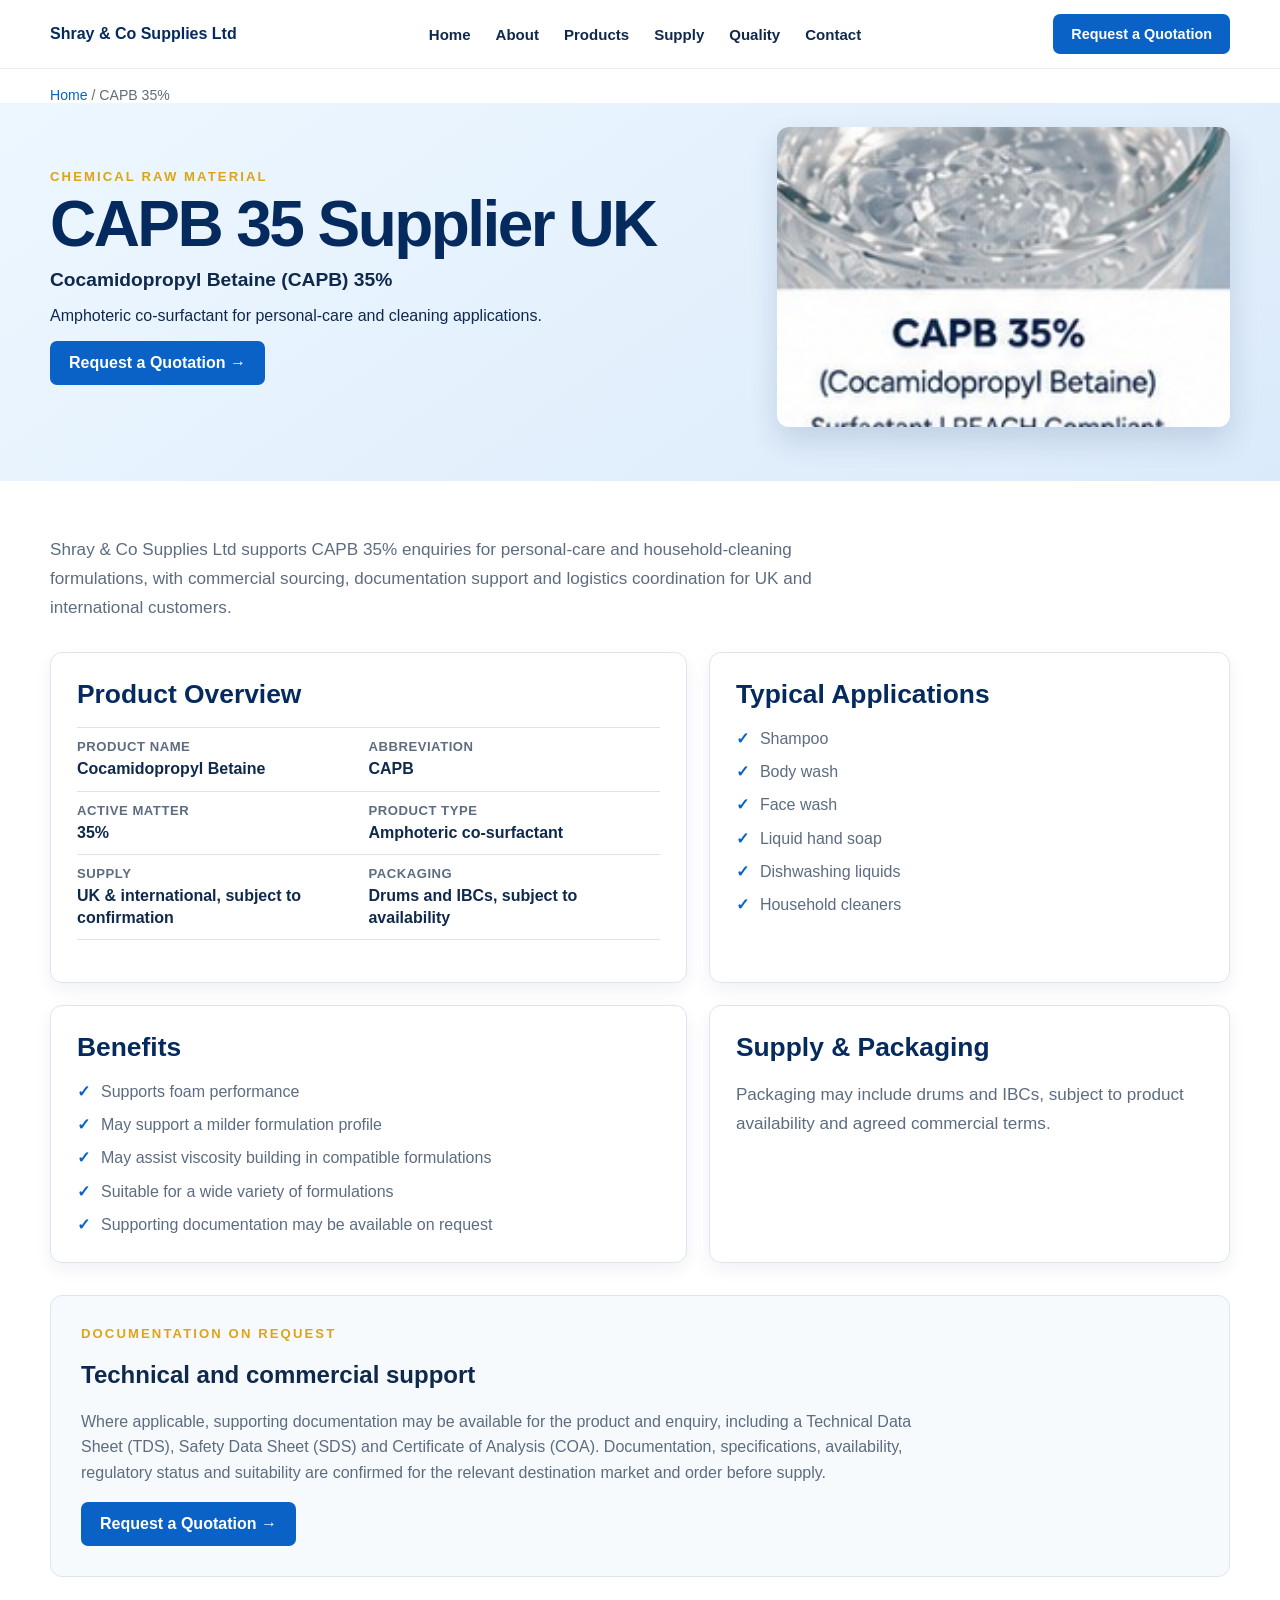
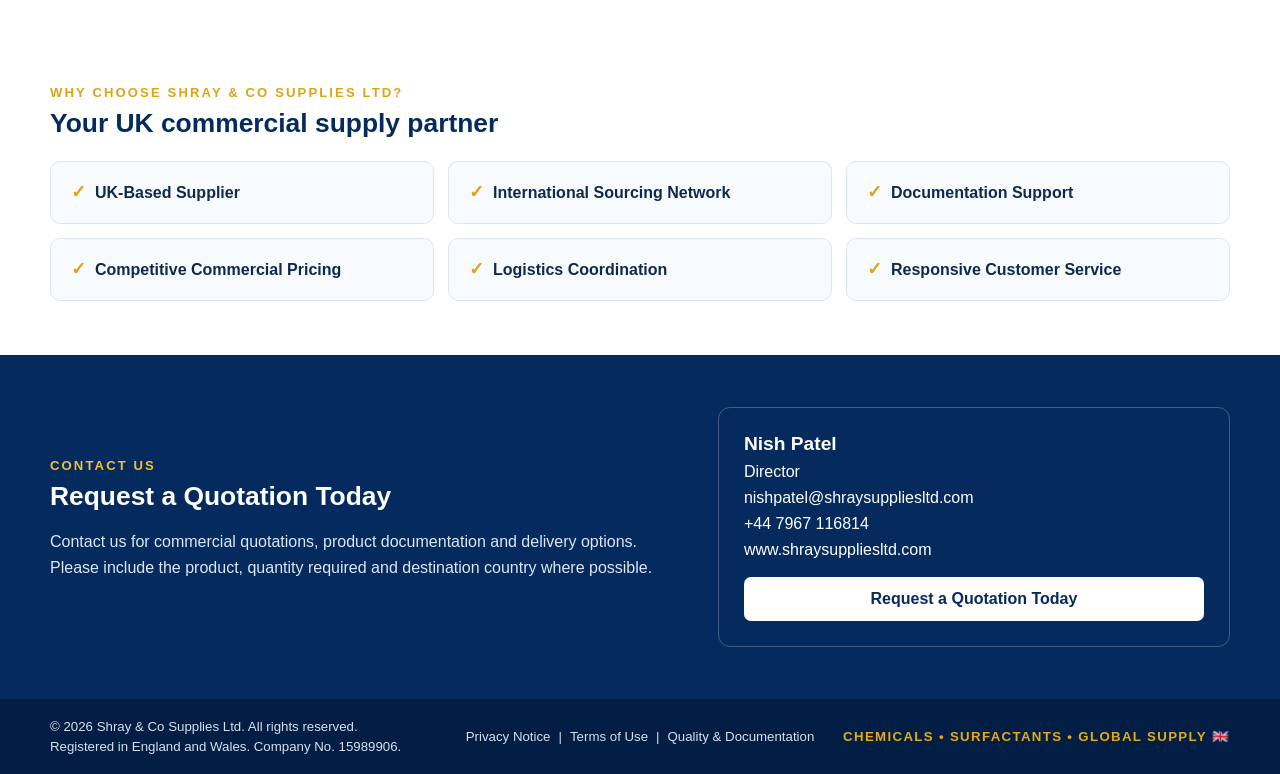
==== capb-35/index.html @ 7b546c3d "Add CAPB 35% product page" ====
<!doctype html>
<html lang="en">
<head>
<meta charset="utf-8">
<meta name="viewport" content="width=device-width,initial-scale=1">
<title>CAPB 35 Supplier UK | Cocamidopropyl Betaine | Shray & Co Supplies Ltd</title>
<meta name="description" content="UK-based commercial supply of CAPB 35 (Cocamidopropyl Betaine) for shampoos, body wash, hand soap and cleaning formulations. Request pricing and documentation.">
<link rel="canonical" href="https://shraysuppliesltd.com/capb-35/">
<meta name="robots" content="index,follow">
<link rel="stylesheet" href="../styles.css">
<script src="../script.js" defer></script>
</head>
<body>
<a class="skip-link" href="#main-content">Skip to main content</a>

<header class="site-header">
  <div class="wrap nav">
    <a class="mini-brand" href="/">Shray &amp; Co Supplies Ltd</a>
    <button class="menu-toggle" type="button" aria-expanded="false" aria-controls="primary-navigation">Menu</button>
    <nav class="nav-links" id="primary-navigation" aria-label="Main navigation">
      <a href="/">Home</a>
      <a href="/#about">About</a>
      <a href="/#products">Products</a>
      <a href="/#supply">Supply</a>
      <a href="/#quality">Quality</a>
      <a href="#contact">Contact</a>
    </nav>
    <a class="quote-top" href="mailto:nishpatel@shraysuppliesltd.com?subject=CAPB%2035%25%20quotation%20request">Request a Quotation</a>
  </div>
</header>

<main id="main-content" class="product-page">
  <div class="wrap product-breadcrumb"><a href="/">Home</a> <span aria-hidden="true">/</span> <span>CAPB 35%</span></div>

  <section class="product-hero">
    <div class="wrap product-hero-inner">
      <div class="product-hero-copy">
        <div class="section-kicker">CHEMICAL RAW MATERIAL</div>
        <h1>CAPB 35 Supplier UK</h1>
        <p>Cocamidopropyl Betaine (CAPB) 35%</p>
        <p>Amphoteric co-surfactant for personal-care and cleaning applications.</p>
        <a class="btn primary" href="mailto:nishpatel@shraysuppliesltd.com?subject=CAPB%2035%25%20quotation%20request">Request a Quotation <span aria-hidden="true">→</span></a>
      </div>
      <img class="product-hero-image" src="../assets/product-2.jpg" alt="Cocamidopropyl Betaine (CAPB) 35% product illustration" width="600" height="300">
    </div>
  </section>

  <div class="wrap product-shell">
    <p class="product-intro">Shray & Co Supplies Ltd supports CAPB 35% enquiries for personal-care and household-cleaning formulations, with commercial sourcing, documentation support and logistics coordination for UK and international customers.</p>
    <div class="product-details-grid">
      <section class="product-panel">
        <h2>Product Overview</h2>
        <dl class="product-specs"><div><dt>Product Name</dt><dd>Cocamidopropyl Betaine</dd></div><div><dt>Abbreviation</dt><dd>CAPB</dd></div><div><dt>Active Matter</dt><dd>35%</dd></div><div><dt>Product Type</dt><dd>Amphoteric co-surfactant</dd></div><div><dt>Supply</dt><dd>UK & international, subject to confirmation</dd></div><div><dt>Packaging</dt><dd>Drums and IBCs, subject to availability</dd></div></dl>
      </section>
      <section class="product-panel">
        <h2>Typical Applications</h2>
        <ul class="applications-list"><li>Shampoo</li><li>Body wash</li><li>Face wash</li><li>Liquid hand soap</li><li>Dishwashing liquids</li><li>Household cleaners</li></ul>
      </section>
      <section class="product-panel">
        <h2>Benefits</h2>
        <ul class="check-list"><li>Supports foam performance</li><li>May support a milder formulation profile</li><li>May assist viscosity building in compatible formulations</li><li>Suitable for a wide variety of formulations</li><li>Supporting documentation may be available on request</li></ul>
      </section>
      <section class="product-panel">
        <h2>Supply &amp; Packaging</h2>
        <p class="product-intro">Packaging may include drums and IBCs, subject to product availability and agreed commercial terms.</p>
        
      </section>
    </div>

    <section class="documentation-panel">
      <div class="section-kicker">DOCUMENTATION ON REQUEST</div>
      <h2>Technical and commercial support</h2>
      <p>Where applicable, supporting documentation may be available for the product and enquiry, including a Technical Data Sheet (TDS), Safety Data Sheet (SDS) and Certificate of Analysis (COA). Documentation, specifications, availability, regulatory status and suitability are confirmed for the relevant destination market and order before supply.</p>
      <a class="btn primary" href="mailto:nishpatel@shraysuppliesltd.com?subject=CAPB%2035%25%20quotation%20request">Request a Quotation <span aria-hidden="true">→</span></a>
    </section>
  </div>

  <section class="product-trust-section">
    <div class="wrap">
      <div class="section-kicker">WHY CHOOSE SHRAY &amp; CO SUPPLIES LTD?</div>
      <h2>Your UK commercial supply partner</h2>
      <div class="trust-grid">
        <div class="trust-card">UK-Based Supplier</div>
        <div class="trust-card">International Sourcing Network</div>
        <div class="trust-card">Documentation Support</div>
        <div class="trust-card">Competitive Commercial Pricing</div>
        <div class="trust-card">Logistics Coordination</div>
        <div class="trust-card">Responsive Customer Service</div>
      </div>
    </div>
  </section>

  <section class="product-contact-section" id="contact">
    <div class="wrap product-contact-grid">
      <div>
        <div class="section-kicker light">CONTACT US</div>
        <h2>Request a Quotation Today</h2>
        <p>Contact us for commercial quotations, product documentation and delivery options. Please include the product, quantity required and destination country where possible.</p>
      </div>
      <div class="product-contact-card">
        <strong>Nish Patel</strong>
        <span>Director</span>
        <a href="mailto:nishpatel@shraysuppliesltd.com">nishpatel@shraysuppliesltd.com</a>
        <a href="tel:+447967116814">+44 7967 116814</a>
        <span>www.shraysuppliesltd.com</span>
        <a class="quote-action" href="mailto:nishpatel@shraysuppliesltd.com?subject=CAPB%2035%25%20quotation%20request">Request a Quotation Today</a>
      </div>
    </div>
  </section>
</main>

<footer>
  <div class="wrap footer-grid">
    <div>
      <span>© <span id="year">2026</span> Shray &amp; Co Supplies Ltd. All rights reserved.</span>
      <span class="company-details">Registered in England and Wales. Company No. 15989906.</span>
    </div>
    <nav class="footer-links" aria-label="Website information">
      <a href="/#privacy">Privacy Notice</a>
      <span aria-hidden="true">|</span>
      <a href="/#terms">Terms of Use</a>
      <span aria-hidden="true">|</span>
      <a href="/#quality">Quality &amp; Documentation</a>
    </nav>
    <div class="footer-tag">CHEMICALS <span aria-hidden="true">•</span> SURFACTANTS <span aria-hidden="true">•</span> GLOBAL SUPPLY 🇬🇧</div>
  </div>
</footer>
</body>
</html>
---- styles.css ----
:root{
  --navy:#052a5e;
  --blue:#0a62c7;
  --blue2:#0b78df;
  --gold:#dda415;
  --ink:#0f294d;
  --muted:#5d6c80;
  --line:#dce5ef;
  --pale:#f5f9fd;
  --white:#fff;
}
*{box-sizing:border-box}
html{scroll-behavior:smooth;scroll-padding-top:88px}
body{margin:0;font-family:Arial,Helvetica,sans-serif;color:var(--ink);background:#fff}
.wrap{width:min(1180px,calc(100% - 40px));margin:auto}
section[id],article[id]{scroll-margin-top:88px}

.skip-link{position:fixed;left:12px;top:-60px;z-index:100;background:#fff;color:var(--navy);padding:12px 16px;border:2px solid var(--blue);border-radius:6px;font-weight:700}
.skip-link:focus{top:12px}
a:focus-visible,button:focus-visible{outline:3px solid #f3bf32;outline-offset:3px}

.site-header{position:sticky;top:0;z-index:30;background:rgba(255,255,255,.97);border-bottom:1px solid #e6edf5}
.nav{min-height:68px;display:grid;grid-template-columns:auto 1fr auto;align-items:center;gap:28px}
.mini-brand{font-weight:800;color:var(--navy);text-decoration:none;white-space:nowrap}
.nav-links{display:flex;justify-content:center;gap:25px}
.nav-links a{color:var(--ink);text-decoration:none;font-weight:700;font-size:.94rem}
.nav-links a:hover{color:var(--blue)}
.quote-top{background:var(--blue);color:#fff;text-decoration:none;padding:12px 18px;border-radius:7px;font-weight:700;font-size:.9rem}
.menu-toggle{display:none;border:1px solid var(--blue);background:#fff;color:var(--navy);border-radius:6px;padding:9px 12px;font:inherit;font-weight:800;cursor:pointer}

.hero{display:grid;grid-template-columns:42% 58%;min-height:430px;background:linear-gradient(180deg,#eff8ff,#dfeffc);overflow:hidden}
.hero-left{padding:50px 34px 45px max(34px,calc((100vw - 1180px)/2));display:flex;flex-direction:column;justify-content:center;background:rgba(255,255,255,.78)}
.brand-lockup{display:flex;align-items:center;gap:16px}
.brand-mark{width:150px;height:auto;max-height:185px;object-fit:contain}
.brand-name{font-size:clamp(2.5rem,4vw,4.2rem);line-height:.98;font-weight:800;color:var(--navy);letter-spacing:-.04em}
.gold-line{height:3px;background:var(--gold);width:min(430px,90%);margin:18px 0}
.brand-tag{font-size:.86rem;font-weight:800;letter-spacing:.16em;color:var(--navy)}
.brand-tag span{color:var(--gold);padding:0 .5em}

.hero-right{position:relative;display:flex;align-items:center;overflow:hidden}
.hero-bg{position:absolute;inset:0;background:linear-gradient(90deg,rgba(235,247,255,.96) 0%,rgba(235,247,255,.82) 37%,rgba(235,247,255,.2) 72%,rgba(235,247,255,.03) 100%),url('assets/hero-ship.jpg') center right/cover no-repeat}
.hero-copy{position:relative;z-index:2;padding:42px 35px 38px 32px;max-width:610px}
.eyebrow,.section-kicker{font-size:.82rem;font-weight:800;letter-spacing:.16em;color:var(--gold);margin-bottom:8px}
.hero h1{font-size:clamp(3rem,5vw,5rem);line-height:.95;margin:0 0 16px;color:var(--navy);letter-spacing:-.04em}
.hero p{font-size:1rem;line-height:1.5;max-width:580px;margin:0 0 20px}
.hero-actions{display:flex;gap:12px;flex-wrap:wrap}
.btn{display:inline-block;padding:13px 19px;border-radius:7px;text-decoration:none;font-weight:800}
.primary{background:var(--blue);color:#fff}
.secondary{background:#fff;color:var(--navy);border:1px solid var(--blue)}

.benefits{margin-top:14px;margin-bottom:20px;display:grid;grid-template-columns:repeat(4,1fr);background:#f6f9fc;border:1px solid #e5edf5;border-radius:12px;overflow:hidden;box-shadow:0 8px 22px rgba(5,42,94,.06)}
.benefit{display:flex;gap:14px;align-items:center;padding:19px 22px;border-right:1px solid #dfe8f2}
.benefit:last-child{border-right:0}
.round{width:46px;height:46px;border-radius:50%;display:grid;place-items:center;background:linear-gradient(180deg,#0875dc,#064ca5);color:#fff;font-size:1.35rem;flex:0 0 auto}
.benefit strong,.benefit span{display:block}
.benefit strong{color:var(--navy);margin-bottom:4px}
.benefit span{color:var(--muted);font-size:.86rem}

.products-section{padding:24px 0 42px;text-align:center}
.products-section h2,.about-section h2,.quality-section h2,.contact-section h2,.sourcing-cta h2,.faq-section h2{color:var(--navy);font-size:clamp(2rem,3vw,3rem);line-height:1.08;margin:0}
.section-sub{margin:8px 0 24px;color:var(--muted)}
.product-grid{display:grid;grid-template-columns:repeat(4,1fr);gap:16px;align-items:start}
.product-card{background:#fff;border:1px solid #dce6f0;border-radius:10px;overflow:hidden;box-shadow:0 7px 18px rgba(5,42,94,.07);text-align:left}
.product-card:hover,.product-card[open]{border-color:var(--blue);box-shadow:0 10px 24px rgba(5,42,94,.12)}
.product-summary{display:block;cursor:pointer;list-style:none}
.product-summary::-webkit-details-marker{display:none}
.product-summary::marker{content:""}
.product-summary:focus-visible{outline:3px solid #f3bf32;outline-offset:-3px}
.product-card img{width:100%;height:118px;object-fit:cover;display:block}
.product-copy{padding:12px 12px 15px}
.product-copy h3{font-size:1.3rem;color:var(--navy);margin:0 0 4px}
.product-copy p{margin:0 0 5px;font-weight:700;font-size:.86rem}
.product-copy .product-type{display:block;font-size:.76rem;color:var(--muted);margin-bottom:10px}
.expand-prompt{display:flex!important;align-items:center;justify-content:space-between;gap:8px;color:var(--blue)!important;font-size:.8rem!important;font-weight:800;margin:0!important}
.expand-prompt span{font-size:1.25rem!important;line-height:.7;transition:transform .18s ease}
.product-card[open] .expand-prompt span{transform:rotate(180deg)}
.product-info{padding:13px 14px 16px;border-top:1px solid #dce6f0;background:#f7fafc}
.product-info p{margin:0 0 10px;color:var(--muted);font-size:.86rem;line-height:1.5}
.product-info strong{color:var(--ink)}
.product-enquiry{display:block;background:var(--blue);color:#fff;text-align:center;text-decoration:none;border-radius:6px;padding:10px 12px;font-size:.82rem;font-weight:800;margin:12px 0 9px}
.product-enquiry:hover{background:#084f9e}
.product-page-link{display:block;color:var(--blue);font-size:.82rem;font-weight:800;text-decoration:none;text-align:center;margin:0 0 10px}
.product-page-link:hover{text-decoration:underline}
.product-info small{display:block;color:var(--muted);font-size:.72rem;line-height:1.4}

.about-section,.quality-section{padding:62px 0}
.about-section{background:#f7fafc}
.quality-section{background:#fff}
.two-col{display:grid;grid-template-columns:1fr 1fr;gap:60px;align-items:start}
.two-col p{font-size:1.05rem;line-height:1.7;color:var(--muted);margin-top:0}

.sourcing-cta{margin:0;background:linear-gradient(90deg,rgba(3,41,94,.96),rgba(2,80,161,.9)),url('assets/sourcing-banner.jpg') center/cover no-repeat;color:#fff}
.sourcing-inner{min-height:130px;display:flex;align-items:center;justify-content:space-between;gap:25px}
.sourcing-cta h2{color:#fff;font-size:2rem}
.sourcing-cta p{margin:8px 0 0;color:#e5effa}
.contact-btn{border:1px solid rgba(255,255,255,.85);padding:13px 35px;border-radius:7px;color:#fff;text-decoration:none;font-weight:800;background:rgba(255,255,255,.05)}

.faq-section{background:#f7fafc;padding:62px 0}
.faq-section h2{margin-bottom:24px}
.faq-list{display:grid;grid-template-columns:1fr 1fr;gap:12px 16px}
.faq-list details{background:#fff;border:1px solid #dce6f0;border-radius:8px;padding:0 17px;box-shadow:0 4px 13px rgba(5,42,94,.04)}
.faq-list summary{cursor:pointer;color:var(--navy);font-weight:800;line-height:1.35;padding:16px 25px 16px 0;position:relative}
.faq-list summary::marker{color:var(--gold)}
.faq-list p{color:var(--muted);font-size:.94rem;line-height:1.55;margin:0 0 16px}
.faq-list a{color:var(--blue)}

.contact-section{background:var(--navy);color:#fff;padding:58px 0}
.contact-section h2{color:#fff}
.contact-section p{color:#dbe7f5}
.light{color:#f3bf32}
.contact-grid{display:grid;grid-template-columns:1fr .8fr;gap:50px;align-items:center}
.contact-card{border:1px solid rgba(255,255,255,.24);border-radius:10px;padding:24px;display:flex;flex-direction:column;gap:7px}
.contact-card a{color:#fff;text-decoration:none}
.contact-card strong{font-size:1.2rem}

.product-breadcrumb{padding:18px 0 0;font-size:.88rem;color:var(--muted)}
.product-breadcrumb a{color:var(--blue);text-decoration:none}
.product-hero{padding:24px 0 54px;background:linear-gradient(145deg,#edf7ff,#dbeafa)}
.product-hero-inner{display:grid;grid-template-columns:minmax(0,1.2fr) minmax(260px,.8fr);gap:48px;align-items:center}
.product-hero h1{font-size:clamp(2.5rem,5vw,4.3rem);line-height:1.02;letter-spacing:-.04em;color:var(--navy);margin:0 0 12px}
.product-hero h1 + p{font-size:1.2rem;font-weight:800;margin:0 0 14px;color:var(--ink)}
.product-hero-copy > p:last-child{color:var(--muted);line-height:1.65;max-width:680px}
.product-hero-image{width:100%;border-radius:12px;min-height:245px;object-fit:cover;box-shadow:0 14px 30px rgba(5,42,94,.14)}
.product-shell{padding:54px 0 0}
.product-intro{font-size:1.07rem;line-height:1.7;color:var(--muted);max-width:840px;margin:0 0 30px}
.product-details-grid{display:grid;grid-template-columns:1.1fr .9fr;gap:22px;margin-bottom:32px}
.product-panel{background:#fff;border:1px solid #dce6f0;border-radius:12px;padding:26px;box-shadow:0 7px 18px rgba(5,42,94,.06)}
.product-panel h2,.product-trust-section h2,.product-contact-section h2{color:var(--navy);font-size:1.65rem;line-height:1.2;margin:0 0 16px}
.product-specs{display:grid;grid-template-columns:1fr 1fr;gap:0;border-top:1px solid var(--line)}
.product-specs div{padding:11px 0;border-bottom:1px solid var(--line)}
.product-specs div:nth-child(odd){padding-right:16px}
.product-specs dt{color:var(--muted);font-size:.82rem;font-weight:800;text-transform:uppercase;letter-spacing:.04em}
.product-specs dd{margin:4px 0 0;color:var(--ink);font-weight:700;line-height:1.35}
.applications-list,.check-list{list-style:none;margin:0;padding:0;display:grid;gap:10px}
.applications-list li,.check-list li{color:var(--muted);line-height:1.45;padding-left:24px;position:relative}
.applications-list li::before,.check-list li::before{content:"✓";position:absolute;left:0;color:var(--blue);font-weight:900}
.documentation-panel{margin:0 0 54px;background:#f7fafc;border:1px solid #dce6f0;border-radius:12px;padding:30px}
.documentation-panel p{color:var(--muted);line-height:1.6;max-width:850px}
.product-note{font-size:.9rem!important;border-left:3px solid var(--gold);padding-left:14px}
.product-trust-section{background:#fff;padding:54px 0}
.trust-grid{display:grid;grid-template-columns:repeat(3,1fr);gap:14px;margin-top:22px}
.trust-card{border:1px solid #dce6f0;border-radius:10px;padding:20px;background:#f8fbfe;color:var(--ink);font-weight:800}
.trust-card::before{content:"✓";color:var(--gold);font-size:1.1rem;margin-right:9px}
.product-contact-section{background:var(--navy);color:#fff;padding:52px 0}
.product-contact-section h2{color:#fff}
.product-contact-section p{color:#dbe7f5;line-height:1.6}
.product-contact-grid{display:grid;grid-template-columns:1.1fr .9fr;gap:42px;align-items:center}
.product-contact-card{border:1px solid rgba(255,255,255,.24);border-radius:12px;padding:25px;display:flex;flex-direction:column;gap:8px}
.product-contact-card a{color:#fff;text-decoration:none}
.product-contact-card strong{font-size:1.2rem}
.quote-action{display:inline-block;background:#fff;color:var(--navy)!important;text-decoration:none!important;border-radius:7px;padding:13px 18px;margin-top:10px;font-weight:900;text-align:center}

.legal-section{background:#f7fafc;padding:46px 0}
.legal-grid{display:grid;grid-template-columns:1fr 1fr;gap:42px}
.legal-grid article{min-width:0}
.legal-grid h2{font-size:1.3rem;color:var(--navy);margin:0 0 10px}
.legal-grid p{font-size:.9rem;line-height:1.65;color:var(--muted);margin:0}
.legal-grid a{color:var(--blue)}

footer{background:#031e45;color:#d5e0ec;padding:20px 0;font-size:.83rem}
.footer-grid{display:grid;grid-template-columns:1fr auto 1fr;gap:20px;align-items:center}
.footer-description{grid-column:1/-1;border-bottom:1px solid rgba(255,255,255,.18);padding:0 0 16px}
.footer-description p{max-width:960px;line-height:1.55;margin:0 0 7px;color:#d5e0ec}
.footer-description p:last-child{margin-bottom:0}
.company-details{display:block;margin-top:5px}
.footer-links{display:flex;gap:8px;justify-content:center;align-items:center}
.footer-links a{color:#d5e0ec;text-decoration:none}
.footer-links a:hover{text-decoration:underline}
.footer-tag{text-align:right;color:#e3ab18;font-weight:800;letter-spacing:.1em}

@media(max-width:950px){
  .nav{grid-template-columns:1fr auto}
  .mini-brand{display:none}
  .nav-links{justify-content:flex-start;overflow-x:auto}
  .hero{grid-template-columns:1fr}
  .hero-left{padding:42px 28px}
  .hero-right{min-height:420px}
  .benefits{grid-template-columns:1fr 1fr}
  .benefit:nth-child(2){border-right:0}
  .product-grid{grid-template-columns:1fr 1fr}
  .faq-list,.product-hero-inner,.product-details-grid,.product-contact-grid{grid-template-columns:1fr}
  .trust-grid{grid-template-columns:1fr 1fr}
  .footer-grid{grid-template-columns:1fr}
  .footer-links{justify-content:flex-start;flex-wrap:wrap}
  .footer-tag{text-align:left}
}
@media(max-width:620px){
  .wrap{width:min(100% - 26px,1180px)}
  .nav{display:grid;grid-template-columns:1fr auto;gap:10px;padding:10px 0}
  .mini-brand{display:block;font-size:.9rem}
  .menu-toggle{display:block}
  .quote-top{grid-column:1/-1;text-align:center;padding:10px 12px;font-size:.82rem}
  .nav-links{display:none;grid-column:1/-1;flex-direction:column;gap:0;overflow:visible;border-top:1px solid #e6edf5}
  .nav-links.open{display:flex}
  .nav-links a{padding:12px 2px;border-bottom:1px solid #e6edf5}
  .brand-lockup{align-items:center}
  .brand-mark{width:105px}
  .brand-name{font-size:2.45rem}
  .hero-left{padding:35px 20px}
  .hero-copy{padding:32px 20px}
  .hero h1{font-size:3rem}
  .benefits,.product-grid,.two-col,.contact-grid,.legal-grid,.trust-grid,.product-specs{grid-template-columns:1fr}
  .benefit{border-right:0;border-bottom:1px solid #dfe8f2}
  .benefit:last-child{border-bottom:0}
  .sourcing-inner{padding:28px 0;align-items:flex-start;flex-direction:column}
  .product-specs div:nth-child(odd){padding-right:0}
  .product-hero{padding-bottom:36px}
  .product-shell{padding-top:36px}
}
@media(prefers-reduced-motion:reduce){
  html{scroll-behavior:auto}
}
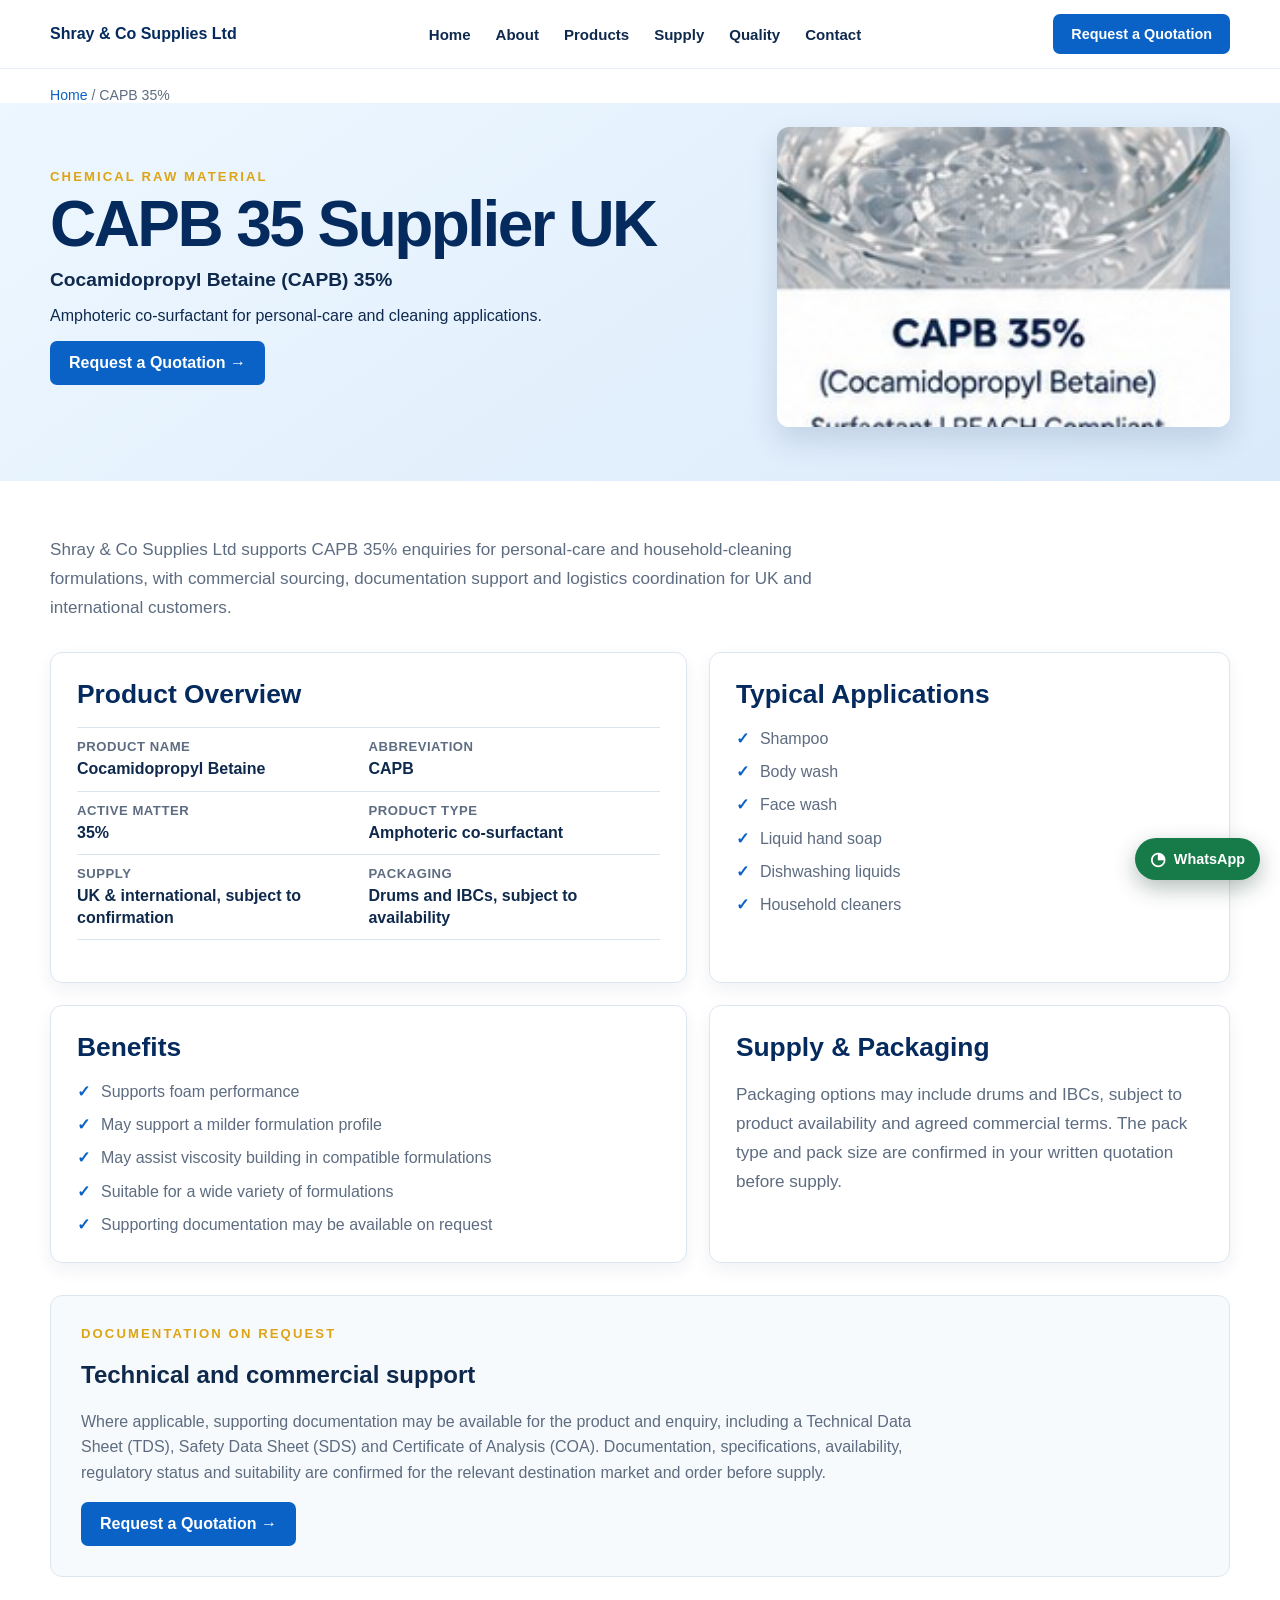
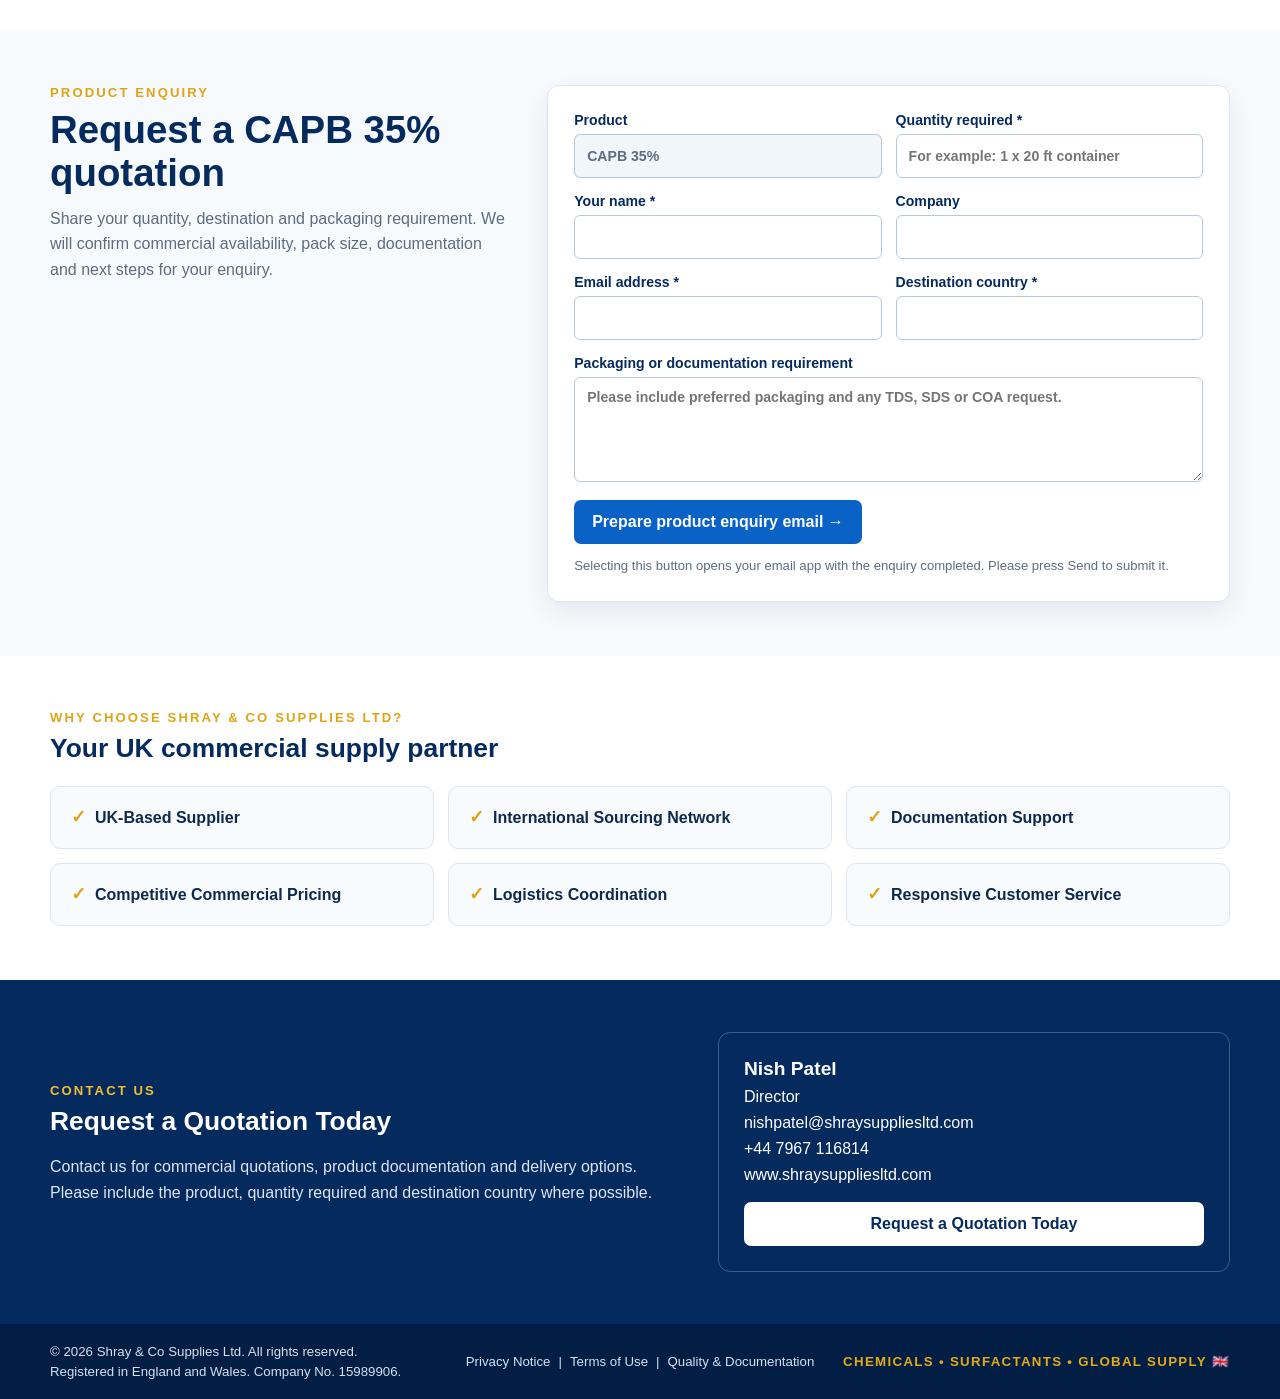
==== commit 419616e1: "Improve buyer trust, enquiries and product information" ====
--- a/capb-35/index.html
+++ b/capb-35/index.html
@@ -7,6 +7,24 @@
 <meta name="description" content="UK-based commercial supply of CAPB 35 (Cocamidopropyl Betaine) for shampoos, body wash, hand soap and cleaning formulations. Request pricing and documentation.">
 <link rel="canonical" href="https://shraysuppliesltd.com/capb-35/">
 <meta name="robots" content="index,follow">
+<meta property="og:title" content="CAPB 35 Supplier UK | Cocamidopropyl Betaine | Shray & Co Supplies Ltd">
+<meta property="og:description" content="UK-based commercial supply of CAPB 35 (Cocamidopropyl Betaine) for shampoos, body wash, hand soap and cleaning formulations.">
+<meta property="og:type" content="website">
+<meta property="og:url" content="https://shraysuppliesltd.com/capb-35/">
+<script type="application/ld+json">
+{
+  "@context": "https://schema.org",
+  "@type": "Product",
+  "name": "CAPB 35%",
+  "description": "UK-based commercial supply of CAPB 35 (Cocamidopropyl Betaine) for shampoos, body wash, hand soap and cleaning formulations.",
+  "category": "Amphoteric co-surfactant",
+  "url": "https://shraysuppliesltd.com/capb-35/",
+  "brand": {
+    "@type": "Organization",
+    "name": "Shray & Co Supplies Ltd"
+  }
+}
+</script>
 <link rel="stylesheet" href="../styles.css">
 <script src="../script.js" defer></script>
 </head>
@@ -25,7 +43,7 @@
       <a href="/#quality">Quality</a>
       <a href="#contact">Contact</a>
     </nav>
-    <a class="quote-top" href="mailto:nishpatel@shraysuppliesltd.com?subject=CAPB%2035%25%20quotation%20request">Request a Quotation</a>
+    <a class="quote-top" href="#enquiry">Request a Quotation</a>
   </div>
 </header>
 
@@ -39,7 +57,7 @@
         <h1>CAPB 35 Supplier UK</h1>
         <p>Cocamidopropyl Betaine (CAPB) 35%</p>
         <p>Amphoteric co-surfactant for personal-care and cleaning applications.</p>
-        <a class="btn primary" href="mailto:nishpatel@shraysuppliesltd.com?subject=CAPB%2035%25%20quotation%20request">Request a Quotation <span aria-hidden="true">→</span></a>
+        <a class="btn primary" href="#enquiry">Request a Quotation <span aria-hidden="true">→</span></a>
       </div>
       <img class="product-hero-image" src="../assets/product-2.jpg" alt="Cocamidopropyl Betaine (CAPB) 35% product illustration" width="600" height="300">
     </div>
@@ -62,7 +80,7 @@
       </section>
       <section class="product-panel">
         <h2>Supply &amp; Packaging</h2>
-        <p class="product-intro">Packaging may include drums and IBCs, subject to product availability and agreed commercial terms.</p>
+        <p class="product-intro">Packaging options may include drums and IBCs, subject to product availability and agreed commercial terms. The pack type and pack size are confirmed in your written quotation before supply.</p>
         
       </section>
     </div>
@@ -71,9 +89,36 @@
       <div class="section-kicker">DOCUMENTATION ON REQUEST</div>
       <h2>Technical and commercial support</h2>
       <p>Where applicable, supporting documentation may be available for the product and enquiry, including a Technical Data Sheet (TDS), Safety Data Sheet (SDS) and Certificate of Analysis (COA). Documentation, specifications, availability, regulatory status and suitability are confirmed for the relevant destination market and order before supply.</p>
-      <a class="btn primary" href="mailto:nishpatel@shraysuppliesltd.com?subject=CAPB%2035%25%20quotation%20request">Request a Quotation <span aria-hidden="true">→</span></a>
+      <a class="btn primary" href="#enquiry">Request a Quotation <span aria-hidden="true">→</span></a>
     </section>
   </div>
+
+  <section class="product-enquiry-section" id="enquiry" aria-labelledby="product-enquiry-heading">
+    <div class="wrap product-enquiry-grid">
+      <div>
+        <div class="section-kicker">PRODUCT ENQUIRY</div>
+        <h2 id="product-enquiry-heading">Request a CAPB 35% quotation</h2>
+        <p>Share your quantity, destination and packaging requirement. We will confirm commercial availability, pack size, documentation and next steps for your enquiry.</p>
+      </div>
+      <form class="enquiry-form product-form" data-mailto-form data-form-subject="CAPB 35% quotation request">
+        <div class="form-row">
+          <label><span>Product</span><input name="product" value="CAPB 35%" readonly></label>
+          <label><span>Quantity required *</span><input name="quantity" placeholder="For example: 1 x 20 ft container" required></label>
+        </div>
+        <div class="form-row">
+          <label><span>Your name *</span><input name="name" autocomplete="name" required></label>
+          <label><span>Company</span><input name="company" autocomplete="organization"></label>
+        </div>
+        <div class="form-row">
+          <label><span>Email address *</span><input name="email" type="email" autocomplete="email" required></label>
+          <label><span>Destination country *</span><input name="destination" required></label>
+        </div>
+        <label><span>Packaging or documentation requirement</span><textarea name="message" rows="3" placeholder="Please include preferred packaging and any TDS, SDS or COA request."></textarea></label>
+        <button class="form-submit" type="submit">Prepare product enquiry email <span aria-hidden="true">→</span></button>
+        <p class="form-note">Selecting this button opens your email app with the enquiry completed. Please press Send to submit it.</p>
+      </form>
+    </div>
+  </section>
 
   <section class="product-trust-section">
     <div class="wrap">
@@ -103,7 +148,7 @@
         <a href="mailto:nishpatel@shraysuppliesltd.com">nishpatel@shraysuppliesltd.com</a>
         <a href="tel:+447967116814">+44 7967 116814</a>
         <span>www.shraysuppliesltd.com</span>
-        <a class="quote-action" href="mailto:nishpatel@shraysuppliesltd.com?subject=CAPB%2035%25%20quotation%20request">Request a Quotation Today</a>
+        <a class="quote-action" href="#enquiry">Request a Quotation Today</a>
       </div>
     </div>
   </section>
@@ -125,5 +170,6 @@
     <div class="footer-tag">CHEMICALS <span aria-hidden="true">•</span> SURFACTANTS <span aria-hidden="true">•</span> GLOBAL SUPPLY 🇬🇧</div>
   </div>
 </footer>
+<a class="whatsapp-float" href="https://wa.me/447967116814?text=Hello%20Shray%20%26%20Co%2C%20I%20would%20like%20to%20enquire%20about%20CAPB%2035%25." target="_blank" rel="noopener" aria-label="Message Shray and Co Supplies Ltd on WhatsApp about CAPB 35%"><span aria-hidden="true">◔</span><span>WhatsApp</span></a>
 </body>
 </html>
--- a/styles.css
+++ b/styles.css
@@ -210,3 +210,96 @@
 @media(prefers-reduced-motion:reduce){
   html{scroll-behavior:auto}
 }
+
+
+/* Trust, enquiry and service improvements */
+.trust-section{padding:62px 0;background:linear-gradient(180deg,#fff,#f7fafc)}
+.trust-heading{display:grid;grid-template-columns:minmax(0,.8fr) minmax(0,1.2fr);gap:54px;align-items:start;margin-bottom:26px}
+.trust-heading h2{color:var(--navy);font-size:clamp(2rem,3vw,3rem);line-height:1.1;margin:0}
+.trust-heading p{margin:0;color:var(--muted);font-size:1.02rem;line-height:1.7}
+.home-trust-grid{display:grid;grid-template-columns:repeat(4,1fr);gap:14px}
+.home-trust-grid article{background:#fff;border:1px solid #dce6f0;border-radius:12px;padding:22px;box-shadow:0 7px 18px rgba(5,42,94,.06)}
+.home-trust-grid strong{display:block;color:var(--navy);font-size:1rem;margin-bottom:8px}
+.home-trust-grid strong::before{content:"✓";color:var(--gold);margin-right:8px}
+.home-trust-grid span{display:block;color:var(--muted);font-size:.9rem;line-height:1.5}
+.service-promise{background:var(--navy);color:#fff}
+.service-promise-inner{min-height:72px;display:flex;align-items:center;gap:28px}
+.service-promise strong{font-size:1.05rem;white-space:nowrap}
+.service-promise strong::before{content:"◷";color:#f3bf32;margin-right:9px}
+.service-promise span{color:#dbe7f5;line-height:1.5}
+.service-stats{background:#0a62c7;color:#fff;padding:26px 0}
+.stats-grid{display:grid;grid-template-columns:repeat(4,1fr);gap:18px}
+.stats-grid article{border-left:1px solid rgba(255,255,255,.35);padding:4px 0 4px 18px}
+.stats-grid article:first-child{border-left:0;padding-left:0}
+.stats-grid strong{display:block;font-size:1.35rem;line-height:1.1}
+.stats-grid span{display:block;margin-top:5px;color:#eaf4ff;font-size:.86rem;line-height:1.35}
+.enquiry-section{padding:64px 0;background:#f7fafc}
+.enquiry-grid{display:grid;grid-template-columns:.78fr 1.22fr;gap:52px;align-items:start}
+.enquiry-copy h2{color:var(--navy);font-size:clamp(2rem,3vw,2.8rem);line-height:1.1;margin:0 0 14px}
+.enquiry-copy p{color:var(--muted);font-size:1rem;line-height:1.65;margin:0 0 18px}
+.enquiry-check-list{list-style:none;margin:0 0 22px;padding:0;display:grid;gap:10px}
+.enquiry-check-list li{position:relative;padding-left:24px;color:var(--muted);line-height:1.45}
+.enquiry-check-list li::before{content:"✓";position:absolute;left:0;color:var(--blue);font-weight:900}
+.whatsapp-inline,.whatsapp-text-link{color:#fff!important;background:#167b48;border-radius:7px;text-decoration:none!important;font-weight:800}
+.whatsapp-inline{display:inline-block;padding:13px 17px}
+.whatsapp-text-link{align-self:flex-start;padding:8px 12px;margin-top:4px;font-size:.86rem}
+.enquiry-form{background:#fff;border:1px solid #dce6f0;border-radius:12px;padding:26px;box-shadow:0 10px 24px rgba(5,42,94,.08)}
+.enquiry-form label{display:block;color:var(--navy);font-size:.88rem;font-weight:800;margin-bottom:15px}
+.enquiry-form label span{display:block;margin-bottom:6px}
+.enquiry-form input,.enquiry-form select,.enquiry-form textarea{width:100%;font:inherit;color:var(--ink);background:#fff;border:1px solid #b9c8d8;border-radius:6px;padding:11px 12px;min-height:44px}
+.enquiry-form textarea{resize:vertical;min-height:105px}
+.enquiry-form input:focus,.enquiry-form select:focus,.enquiry-form textarea:focus{outline:3px solid rgba(10,98,199,.22);border-color:var(--blue)}
+.form-row{display:grid;grid-template-columns:1fr 1fr;gap:14px}
+.form-submit{border:0;border-radius:7px;background:var(--blue);color:#fff;font:inherit;font-weight:800;padding:13px 18px;cursor:pointer}
+.form-submit:hover{background:#084f9e}
+.form-note{font-size:.82rem!important;color:var(--muted)!important;line-height:1.45!important;margin:12px 0 0!important}
+.product-enquiry-section{background:#f7fafc;padding:54px 0}
+.product-enquiry-grid{display:grid;grid-template-columns:.8fr 1.2fr;gap:42px;align-items:start}
+.product-enquiry-section h2{color:var(--navy);font-size:clamp(1.8rem,3vw,2.5rem);line-height:1.12;margin:0 0 12px}
+.product-enquiry-section p{color:var(--muted);line-height:1.6;margin:0}
+.product-form input[readonly]{background:#f1f6fb;color:var(--muted);cursor:default}
+.whatsapp-float{position:fixed;right:20px;bottom:20px;z-index:25;display:flex;align-items:center;gap:8px;background:#167b48;color:#fff;text-decoration:none;font-weight:800;font-size:.9rem;padding:12px 15px;border-radius:999px;box-shadow:0 8px 22px rgba(1,44,25,.3)}
+.whatsapp-float:hover{background:#106b3d}
+.whatsapp-float span:first-child{font-size:1.15rem;line-height:1}
+@media(max-width:950px){
+  .trust-heading,.enquiry-grid,.product-enquiry-grid{grid-template-columns:1fr}
+  .home-trust-grid,.stats-grid{grid-template-columns:1fr 1fr}
+  .stats-grid article:nth-child(3){border-left:0;padding-left:0}
+}
+@media(max-width:620px){
+  .trust-section,.enquiry-section,.product-enquiry-section{padding:46px 0}
+  .home-trust-grid,.stats-grid,.form-row{grid-template-columns:1fr}
+  .service-promise-inner{min-height:auto;display:block;padding:18px 0}
+  .service-promise strong{display:block;margin-bottom:7px;white-space:normal}
+  .stats-grid article,.stats-grid article:nth-child(3){border-left:0;border-top:1px solid rgba(255,255,255,.35);padding:14px 0 0;margin-top:2px}
+  .stats-grid article:first-child{border-top:0;padding-top:0}
+  .whatsapp-float{right:14px;bottom:14px}
+}
+
+/* Payment assurance and responsive hero safeguard */
+.payment-protection{padding:62px 0;background:#fff}
+.payment-protection-grid{display:grid;grid-template-columns:.82fr 1.18fr;gap:54px;align-items:start}
+.payment-protection h2{color:var(--navy);font-size:clamp(2rem,3vw,3rem);line-height:1.1;margin:0 0 14px}
+.payment-protection p{color:var(--muted);font-size:1rem;line-height:1.65;margin:0}
+.payment-protection-list{display:grid;grid-template-columns:1fr 1fr;gap:14px}
+.payment-protection-list article{background:#f7fafc;border:1px solid #dce6f0;border-radius:12px;padding:20px}
+.payment-protection-list strong{display:block;color:var(--navy);font-size:1rem;margin-bottom:8px}
+.payment-protection-list strong::before{content:"✓";color:var(--gold);margin-right:8px}
+.payment-protection-list span{display:block;color:var(--muted);font-size:.9rem;line-height:1.5}
+.payment-protection-note{margin-top:20px!important;padding:15px 17px;border-left:3px solid var(--gold);background:#fffaf0;font-size:.9rem!important}
+@media (min-width:951px) and (max-width:1150px){
+  .hero{grid-template-columns:45% 55%}
+  .hero-left{padding:42px 24px 40px 28px}
+  .brand-lockup{gap:12px}
+  .brand-mark{width:118px}
+  .brand-name{font-size:clamp(2.7rem,4.4vw,3.55rem)}
+  .brand-tag{font-size:.72rem;letter-spacing:.11em}
+  .hero-copy{padding-left:26px;padding-right:24px}
+}
+@media(max-width:950px){
+  .payment-protection-grid{grid-template-columns:1fr}
+}
+@media(max-width:620px){
+  .payment-protection{padding:46px 0}
+  .payment-protection-list{grid-template-columns:1fr}
+}
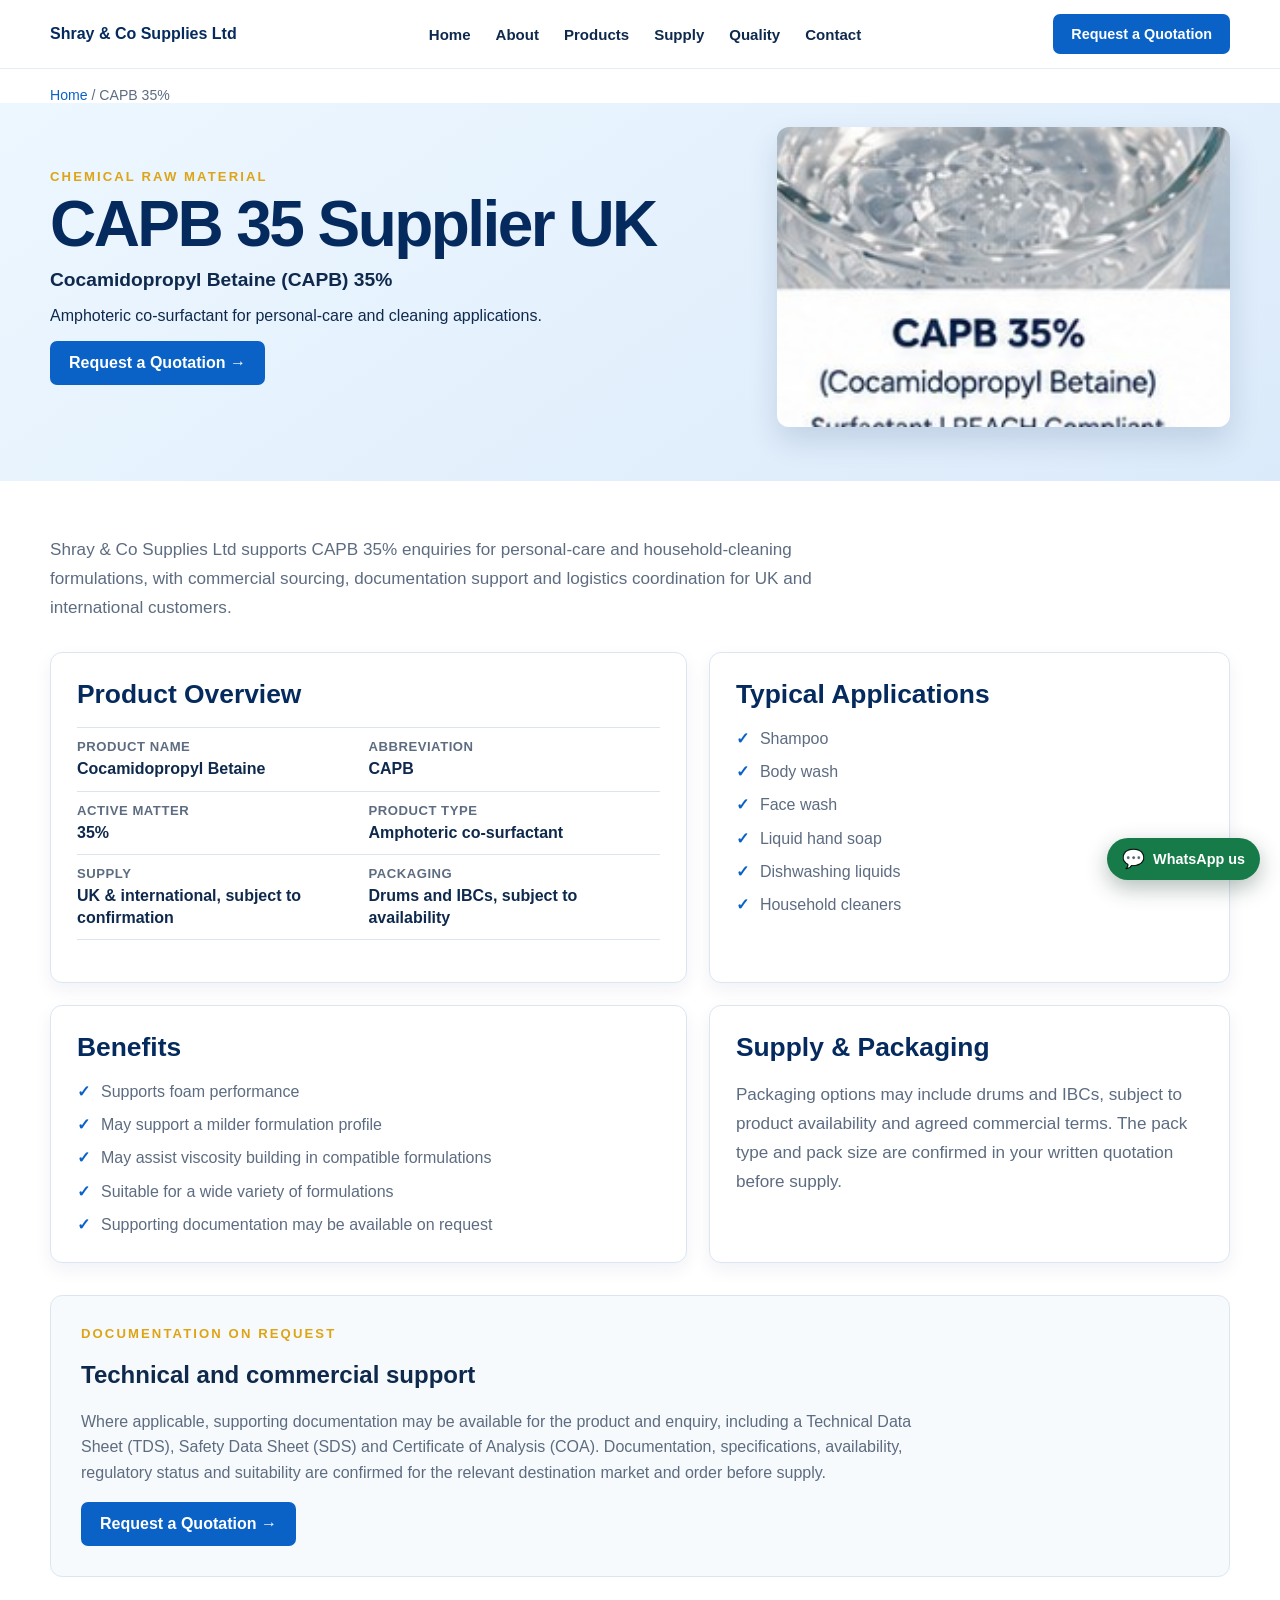
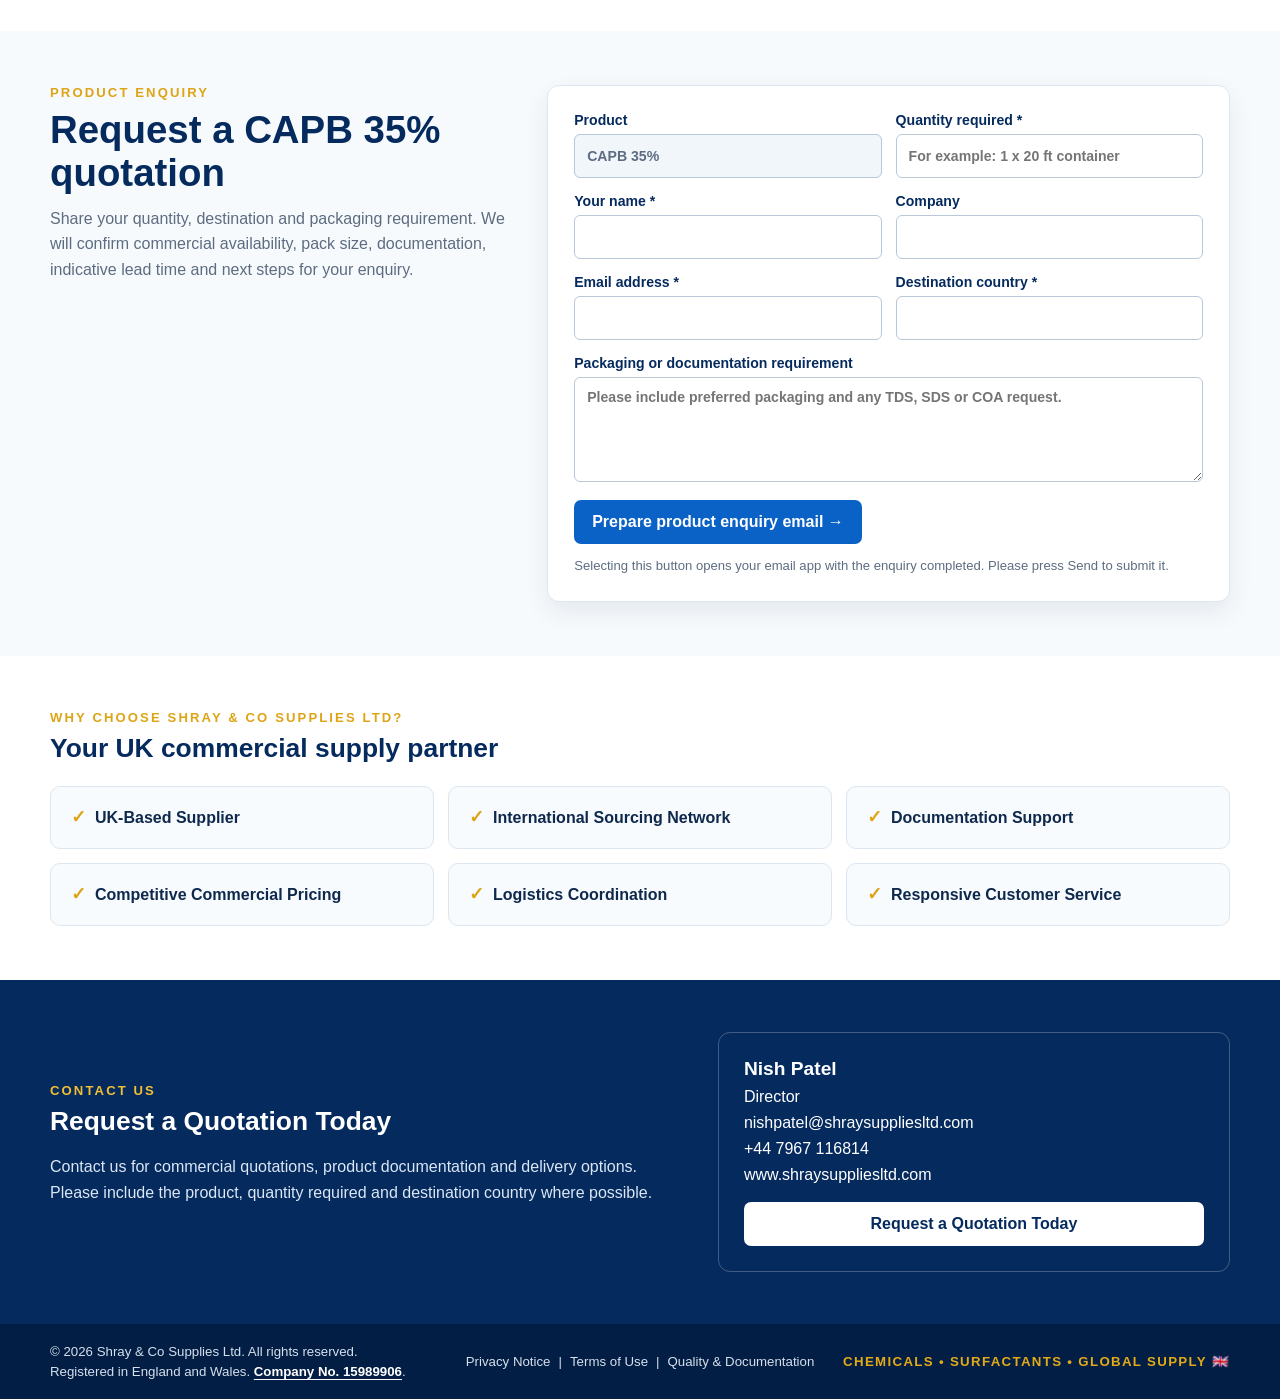
==== commit 52a9e6dd: "Improve CAPB-35 page links and lead-time wording" ====
--- a/capb-35/index.html
+++ b/capb-35/index.html
@@ -98,7 +98,7 @@
       <div>
         <div class="section-kicker">PRODUCT ENQUIRY</div>
         <h2 id="product-enquiry-heading">Request a CAPB 35% quotation</h2>
-        <p>Share your quantity, destination and packaging requirement. We will confirm commercial availability, pack size, documentation and next steps for your enquiry.</p>
+        <p>Share your quantity, destination and packaging requirement. We will confirm commercial availability, pack size, documentation, indicative lead time and next steps for your enquiry.</p>
       </div>
       <form class="enquiry-form product-form" data-mailto-form data-form-subject="CAPB 35% quotation request">
         <div class="form-row">
@@ -158,7 +158,7 @@
   <div class="wrap footer-grid">
     <div>
       <span>© <span id="year">2026</span> Shray &amp; Co Supplies Ltd. All rights reserved.</span>
-      <span class="company-details">Registered in England and Wales. Company No. 15989906.</span>
+      <span class="company-details">Registered in England and Wales. <a class="companies-house-link" href="https://find-and-update.company-information.service.gov.uk/company/15989906" target="_blank" rel="noopener">Company No. 15989906</a>.</span>
     </div>
     <nav class="footer-links" aria-label="Website information">
       <a href="/#privacy">Privacy Notice</a>
@@ -170,6 +170,6 @@
     <div class="footer-tag">CHEMICALS <span aria-hidden="true">•</span> SURFACTANTS <span aria-hidden="true">•</span> GLOBAL SUPPLY 🇬🇧</div>
   </div>
 </footer>
-<a class="whatsapp-float" href="https://wa.me/447967116814?text=Hello%20Shray%20%26%20Co%2C%20I%20would%20like%20to%20enquire%20about%20CAPB%2035%25." target="_blank" rel="noopener" aria-label="Message Shray and Co Supplies Ltd on WhatsApp about CAPB 35%"><span aria-hidden="true">◔</span><span>WhatsApp</span></a>
+<a class="whatsapp-float" href="https://wa.me/447967116814?text=Hello%20Shray%20%26%20Co%2C%20I%20would%20like%20to%20enquire%20about%20CAPB%2035%25." target="_blank" rel="noopener" aria-label="Message Shray and Co Supplies Ltd on WhatsApp about CAPB 35%"><span aria-hidden="true">💬</span><span>WhatsApp us</span></a>
 </body>
 </html>
--- a/styles.css
+++ b/styles.css
@@ -31,8 +31,8 @@
 .hero{display:grid;grid-template-columns:42% 58%;min-height:430px;background:linear-gradient(180deg,#eff8ff,#dfeffc);overflow:hidden}
 .hero-left{padding:50px 34px 45px max(34px,calc((100vw - 1180px)/2));display:flex;flex-direction:column;justify-content:center;background:rgba(255,255,255,.78)}
 .brand-lockup{display:flex;align-items:center;gap:16px}
-.brand-mark{width:150px;height:auto;max-height:185px;object-fit:contain}
-.brand-name{font-size:clamp(2.5rem,4vw,4.2rem);line-height:.98;font-weight:800;color:var(--navy);letter-spacing:-.04em}
+.brand-mark{width:164px;height:auto;max-height:190px;object-fit:contain}
+.brand-name{font-size:clamp(3rem,4.5vw,4.75rem);line-height:.98;font-weight:800;color:var(--navy);letter-spacing:-.04em}
 .gold-line{height:3px;background:var(--gold);width:min(430px,90%);margin:18px 0}
 .brand-tag{font-size:.86rem;font-weight:800;letter-spacing:.16em;color:var(--navy)}
 .brand-tag span{color:var(--gold);padding:0 .5em}
@@ -59,29 +59,19 @@
 .products-section{padding:24px 0 42px;text-align:center}
 .products-section h2,.about-section h2,.quality-section h2,.contact-section h2,.sourcing-cta h2,.faq-section h2{color:var(--navy);font-size:clamp(2rem,3vw,3rem);line-height:1.08;margin:0}
 .section-sub{margin:8px 0 24px;color:var(--muted)}
-.product-grid{display:grid;grid-template-columns:repeat(4,1fr);gap:16px;align-items:start}
-.product-card{background:#fff;border:1px solid #dce6f0;border-radius:10px;overflow:hidden;box-shadow:0 7px 18px rgba(5,42,94,.07);text-align:left}
-.product-card:hover,.product-card[open]{border-color:var(--blue);box-shadow:0 10px 24px rgba(5,42,94,.12)}
-.product-summary{display:block;cursor:pointer;list-style:none}
-.product-summary::-webkit-details-marker{display:none}
-.product-summary::marker{content:""}
-.product-summary:focus-visible{outline:3px solid #f3bf32;outline-offset:-3px}
-.product-card img{width:100%;height:118px;object-fit:cover;display:block}
-.product-copy{padding:12px 12px 15px}
-.product-copy h3{font-size:1.3rem;color:var(--navy);margin:0 0 4px}
-.product-copy p{margin:0 0 5px;font-weight:700;font-size:.86rem}
-.product-copy .product-type{display:block;font-size:.76rem;color:var(--muted);margin-bottom:10px}
-.expand-prompt{display:flex!important;align-items:center;justify-content:space-between;gap:8px;color:var(--blue)!important;font-size:.8rem!important;font-weight:800;margin:0!important}
-.expand-prompt span{font-size:1.25rem!important;line-height:.7;transition:transform .18s ease}
-.product-card[open] .expand-prompt span{transform:rotate(180deg)}
-.product-info{padding:13px 14px 16px;border-top:1px solid #dce6f0;background:#f7fafc}
-.product-info p{margin:0 0 10px;color:var(--muted);font-size:.86rem;line-height:1.5}
-.product-info strong{color:var(--ink)}
-.product-enquiry{display:block;background:var(--blue);color:#fff;text-align:center;text-decoration:none;border-radius:6px;padding:10px 12px;font-size:.82rem;font-weight:800;margin:12px 0 9px}
-.product-enquiry:hover{background:#084f9e}
-.product-page-link{display:block;color:var(--blue);font-size:.82rem;font-weight:800;text-decoration:none;text-align:center;margin:0 0 10px}
-.product-page-link:hover{text-decoration:underline}
-.product-info small{display:block;color:var(--muted);font-size:.72rem;line-height:1.4}
+.product-grid{display:grid;grid-template-columns:repeat(4,1fr);gap:16px;align-items:stretch}
+.product-card{background:#fff;border:1px solid #dce6f0;border-radius:10px;overflow:hidden;box-shadow:0 7px 18px rgba(5,42,94,.07);text-align:left;display:flex;min-height:100%;transition:border-color .18s ease,box-shadow .18s ease,transform .18s ease}
+.product-card:hover,.product-card:focus-within{border-color:var(--blue);box-shadow:0 10px 24px rgba(5,42,94,.12);transform:translateY(-2px)}
+.product-card-link{display:flex;flex-direction:column;width:100%;min-height:100%;color:inherit;text-decoration:none}
+.product-card-link:focus-visible{outline:3px solid #f3bf32;outline-offset:-3px}
+.product-card img{width:100%;height:132px;object-fit:cover;display:block}
+.product-copy{display:flex;flex:1;flex-direction:column;padding:15px 14px 16px}
+.product-copy h3{font-size:1.35rem;color:var(--navy);margin:0 0 5px}
+.product-copy p{margin:0 0 7px;font-weight:700;font-size:.98rem;line-height:1.35}
+.product-copy .product-type{display:block;font-size:.88rem;color:var(--muted);line-height:1.4}
+.product-card-cta{display:flex;align-items:center;justify-content:space-between;gap:8px;margin-top:auto;padding-top:16px;color:var(--blue);font-size:.92rem;font-weight:800}
+.product-card-cta span{font-size:1.2rem;line-height:.8}
+
 
 .about-section,.quality-section{padding:62px 0}
 .about-section{background:#f7fafc}
@@ -194,8 +184,8 @@
   .nav-links.open{display:flex}
   .nav-links a{padding:12px 2px;border-bottom:1px solid #e6edf5}
   .brand-lockup{align-items:center}
-  .brand-mark{width:105px}
-  .brand-name{font-size:2.45rem}
+  .brand-mark{width:118px}
+  .brand-name{font-size:2.7rem}
   .hero-left{padding:35px 20px}
   .hero-copy{padding:32px 20px}
   .hero h1{font-size:3rem}
@@ -222,6 +212,8 @@
 .home-trust-grid strong{display:block;color:var(--navy);font-size:1rem;margin-bottom:8px}
 .home-trust-grid strong::before{content:"✓";color:var(--gold);margin-right:8px}
 .home-trust-grid span{display:block;color:var(--muted);font-size:.9rem;line-height:1.5}
+.home-trust-grid .companies-house-link{color:var(--blue);font-weight:800;text-underline-offset:3px}
+.company-details .companies-house-link{color:#fff;font-weight:800;text-underline-offset:3px}
 .service-promise{background:var(--navy);color:#fff}
 .service-promise-inner{min-height:72px;display:flex;align-items:center;gap:28px}
 .service-promise strong{font-size:1.05rem;white-space:nowrap}
@@ -247,6 +239,8 @@
 .enquiry-form label{display:block;color:var(--navy);font-size:.88rem;font-weight:800;margin-bottom:15px}
 .enquiry-form label span{display:block;margin-bottom:6px}
 .enquiry-form input,.enquiry-form select,.enquiry-form textarea{width:100%;font:inherit;color:var(--ink);background:#fff;border:1px solid #b9c8d8;border-radius:6px;padding:11px 12px;min-height:44px}
+.enquiry-form select{font-size:1rem;line-height:1.4}
+.enquiry-form select option{font-size:1rem;line-height:1.4}
 .enquiry-form textarea{resize:vertical;min-height:105px}
 .enquiry-form input:focus,.enquiry-form select:focus,.enquiry-form textarea:focus{outline:3px solid rgba(10,98,199,.22);border-color:var(--blue)}
 .form-row{display:grid;grid-template-columns:1fr 1fr;gap:14px}
@@ -291,8 +285,8 @@
   .hero{grid-template-columns:45% 55%}
   .hero-left{padding:42px 24px 40px 28px}
   .brand-lockup{gap:12px}
-  .brand-mark{width:118px}
-  .brand-name{font-size:clamp(2.7rem,4.4vw,3.55rem)}
+  .brand-mark{width:132px}
+  .brand-name{font-size:clamp(3.05rem,4.5vw,3.9rem)}
   .brand-tag{font-size:.72rem;letter-spacing:.11em}
   .hero-copy{padding-left:26px;padding-right:24px}
 }
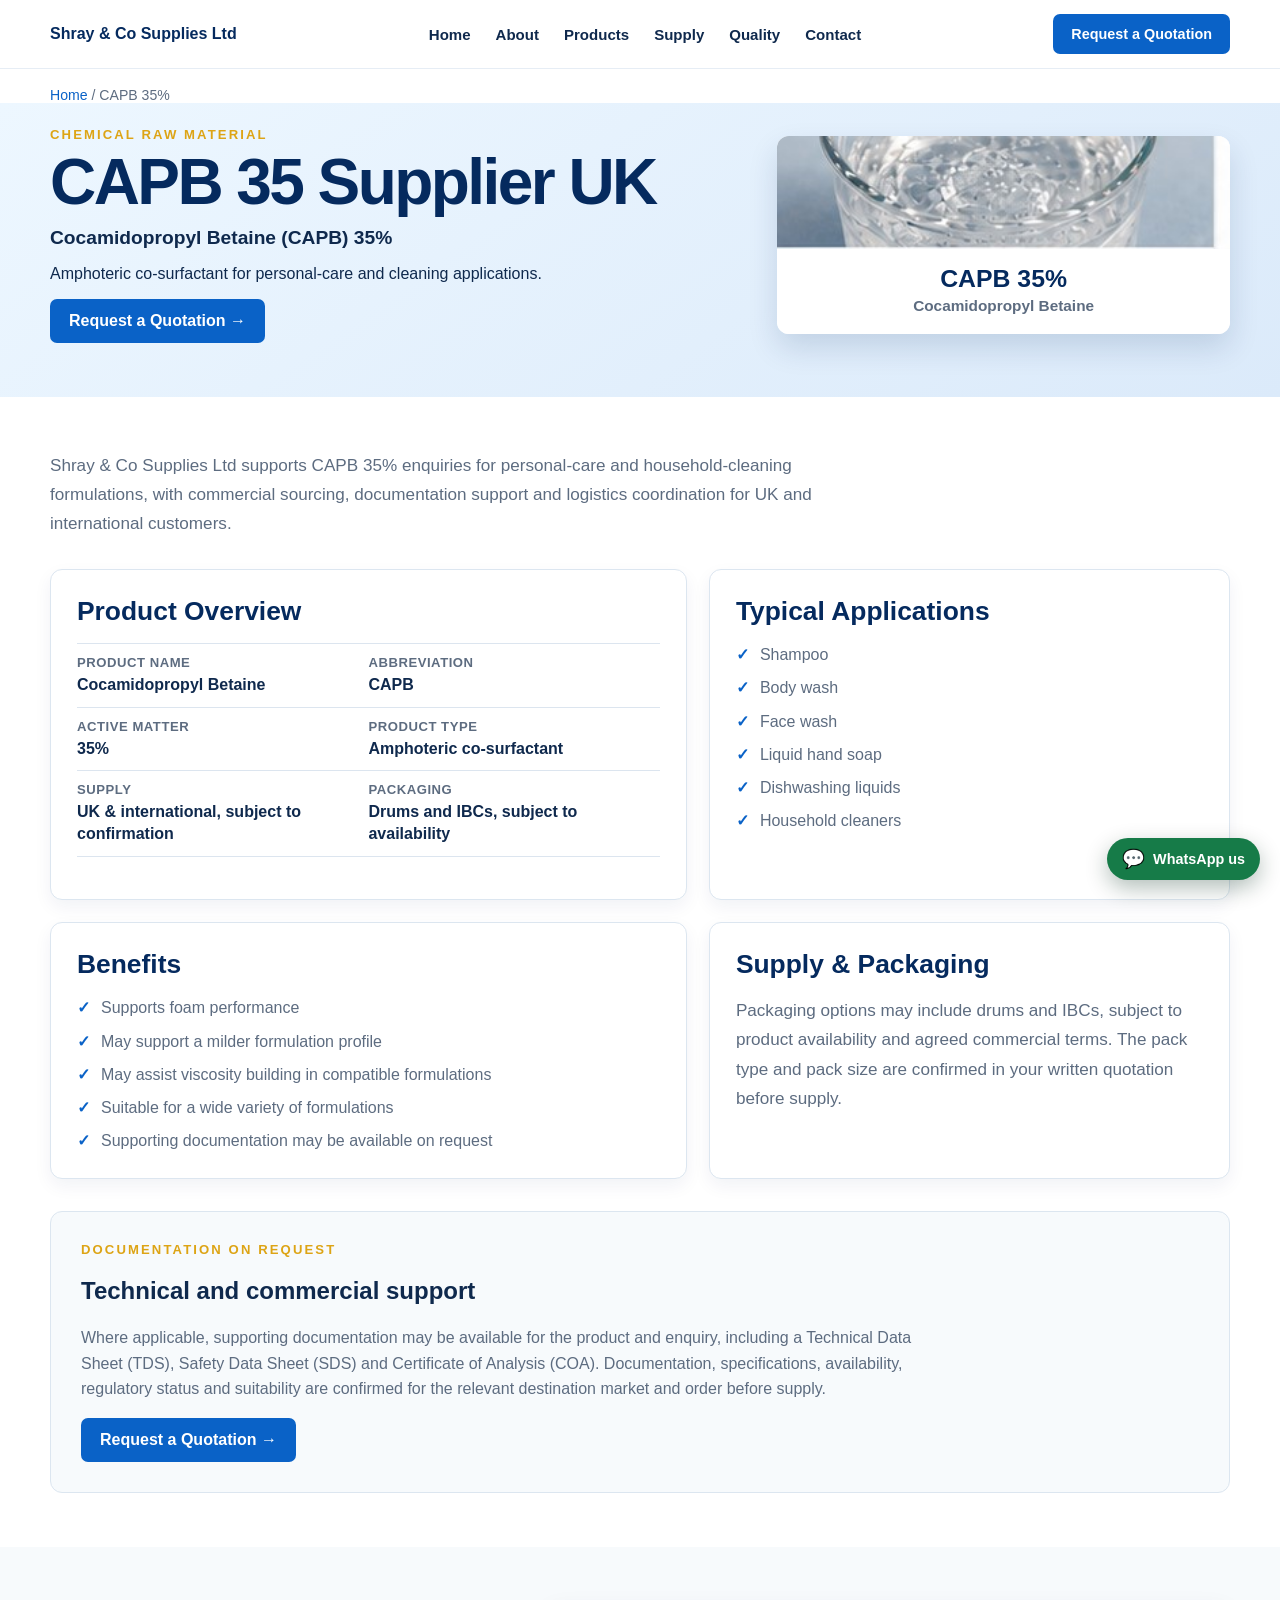
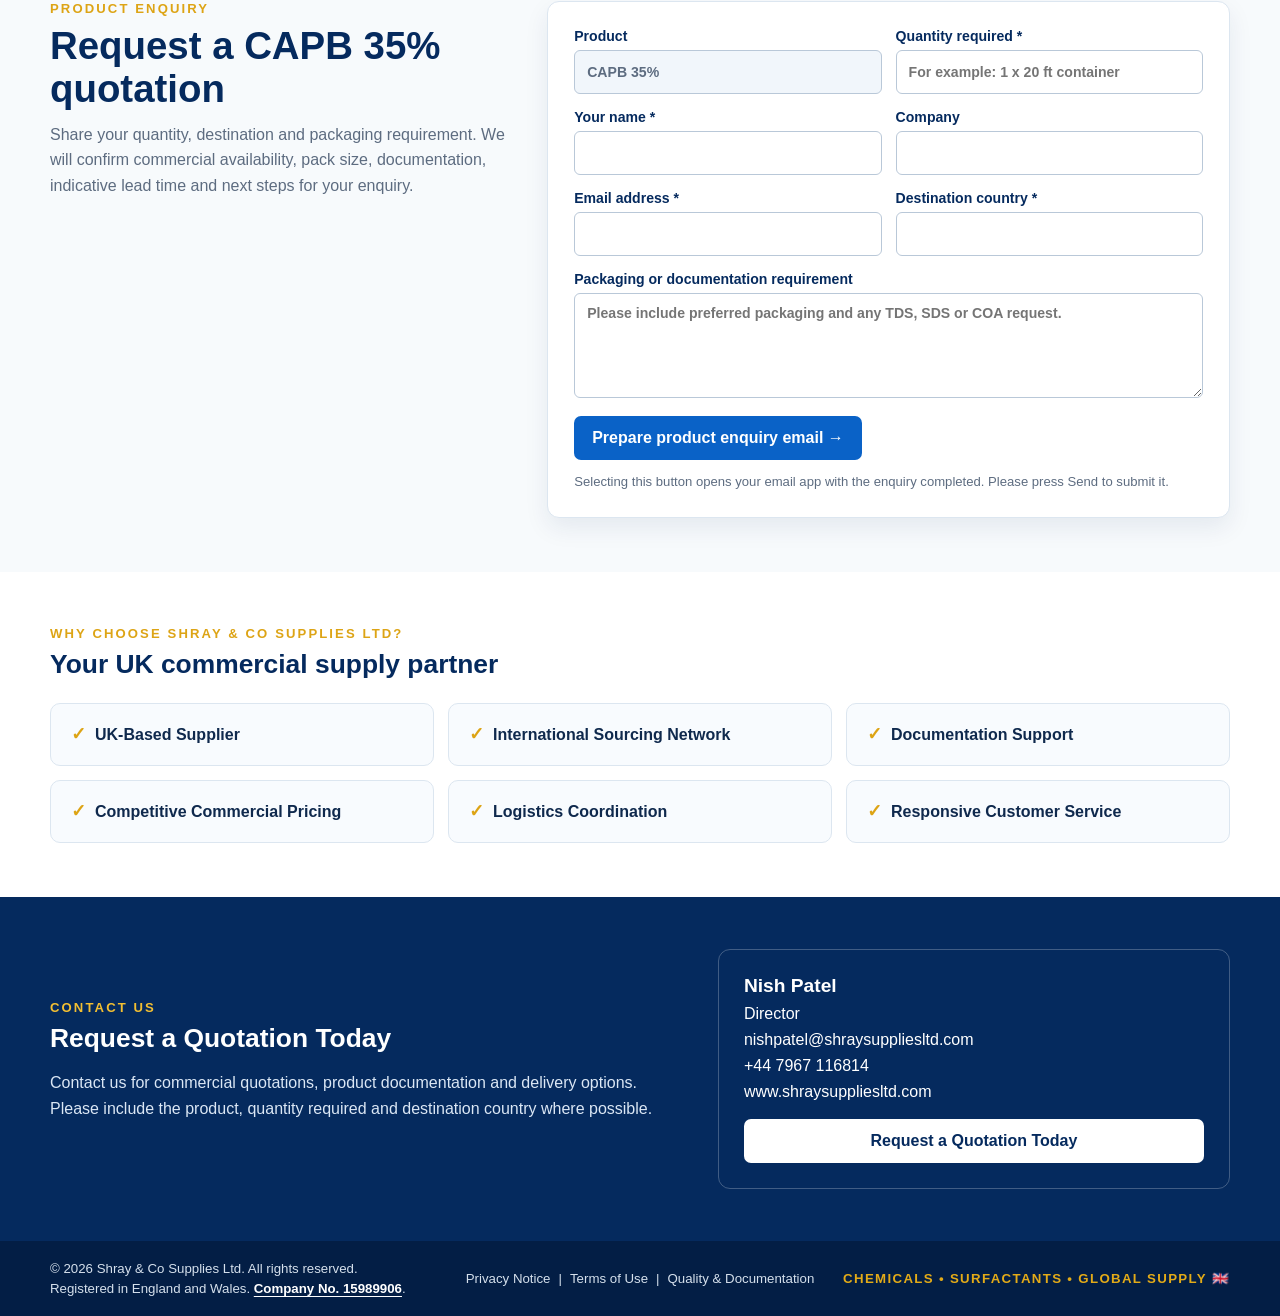
==== commit f015b82e: "Show full product labels below images" ====
--- a/capb-35/index.html
+++ b/capb-35/index.html
@@ -25,8 +25,8 @@
   }
 }
 </script>
-<link rel="stylesheet" href="../styles.css">
-<script src="../script.js" defer></script>
+<link rel="stylesheet" href="../styles.css?v=20260905-product-image-labels">
+<script src="../script.js?v=20260905-mobile-fix" defer></script>
 </head>
 <body>
 <a class="skip-link" href="#main-content">Skip to main content</a>
@@ -59,7 +59,15 @@
         <p>Amphoteric co-surfactant for personal-care and cleaning applications.</p>
         <a class="btn primary" href="#enquiry">Request a Quotation <span aria-hidden="true">→</span></a>
       </div>
-      <img class="product-hero-image" src="../assets/product-2.jpg" alt="Cocamidopropyl Betaine (CAPB) 35% product illustration" width="600" height="300">
+      <figure class="product-hero-visual">
+        <div class="product-hero-image-frame">
+          <img class="product-hero-image" src="../assets/product-2.jpg" alt="Cocamidopropyl Betaine (CAPB) 35% product illustration" width="600" height="300">
+        </div>
+        <figcaption class="product-image-caption">
+          <strong>CAPB 35%</strong>
+          <span>Cocamidopropyl Betaine</span>
+        </figcaption>
+      </figure>
     </div>
   </section>
 
--- a/styles.css
+++ b/styles.css
@@ -296,4 +296,33 @@
 @media(max-width:620px){
   .payment-protection{padding:46px 0}
   .payment-protection-list{grid-template-columns:1fr}
-}+}
+
+/* Mobile product-page readability */
+@media(max-width:620px){
+  .site-header{position:static}
+  .product-hero{padding-top:24px}
+  .product-hero-inner{gap:24px}
+  .product-hero-image{height:auto;min-height:0;object-fit:contain;background:#fff}
+}
+
+
+/* Compact WhatsApp control on phones */
+@media(max-width:620px){
+  .whatsapp-float{width:52px;height:52px;padding:0;justify-content:center;right:14px;bottom:14px}
+  .whatsapp-float span:last-child{display:none}
+  .whatsapp-float span:first-child{font-size:1.35rem}
+}
+
+/* Product image labels: keep important wording outside the cropped photo */
+.product-hero-visual{width:100%;margin:0;overflow:hidden;border-radius:12px;background:#fff;box-shadow:0 14px 30px rgba(5,42,94,.14)}
+.product-hero-image-frame{aspect-ratio:4 / 1;overflow:hidden;background:#f3f7fb}
+.product-hero-visual .product-hero-image{display:block;width:100%;height:100%;min-height:0;object-fit:cover;object-position:center top;border-radius:0;box-shadow:none;background:transparent}
+.product-image-caption{display:grid;gap:3px;padding:16px 18px 18px;background:#fff;text-align:center}
+.product-image-caption strong{color:var(--navy);font-size:clamp(1.2rem,3vw,1.55rem);line-height:1.1}
+.product-image-caption span{color:var(--muted);font-size:.96rem;font-weight:700;line-height:1.35}
+
+@media(max-width:620px){
+  .product-hero-image-frame{aspect-ratio:4 / 1}
+  .product-image-caption{padding:15px 16px 17px}
+}
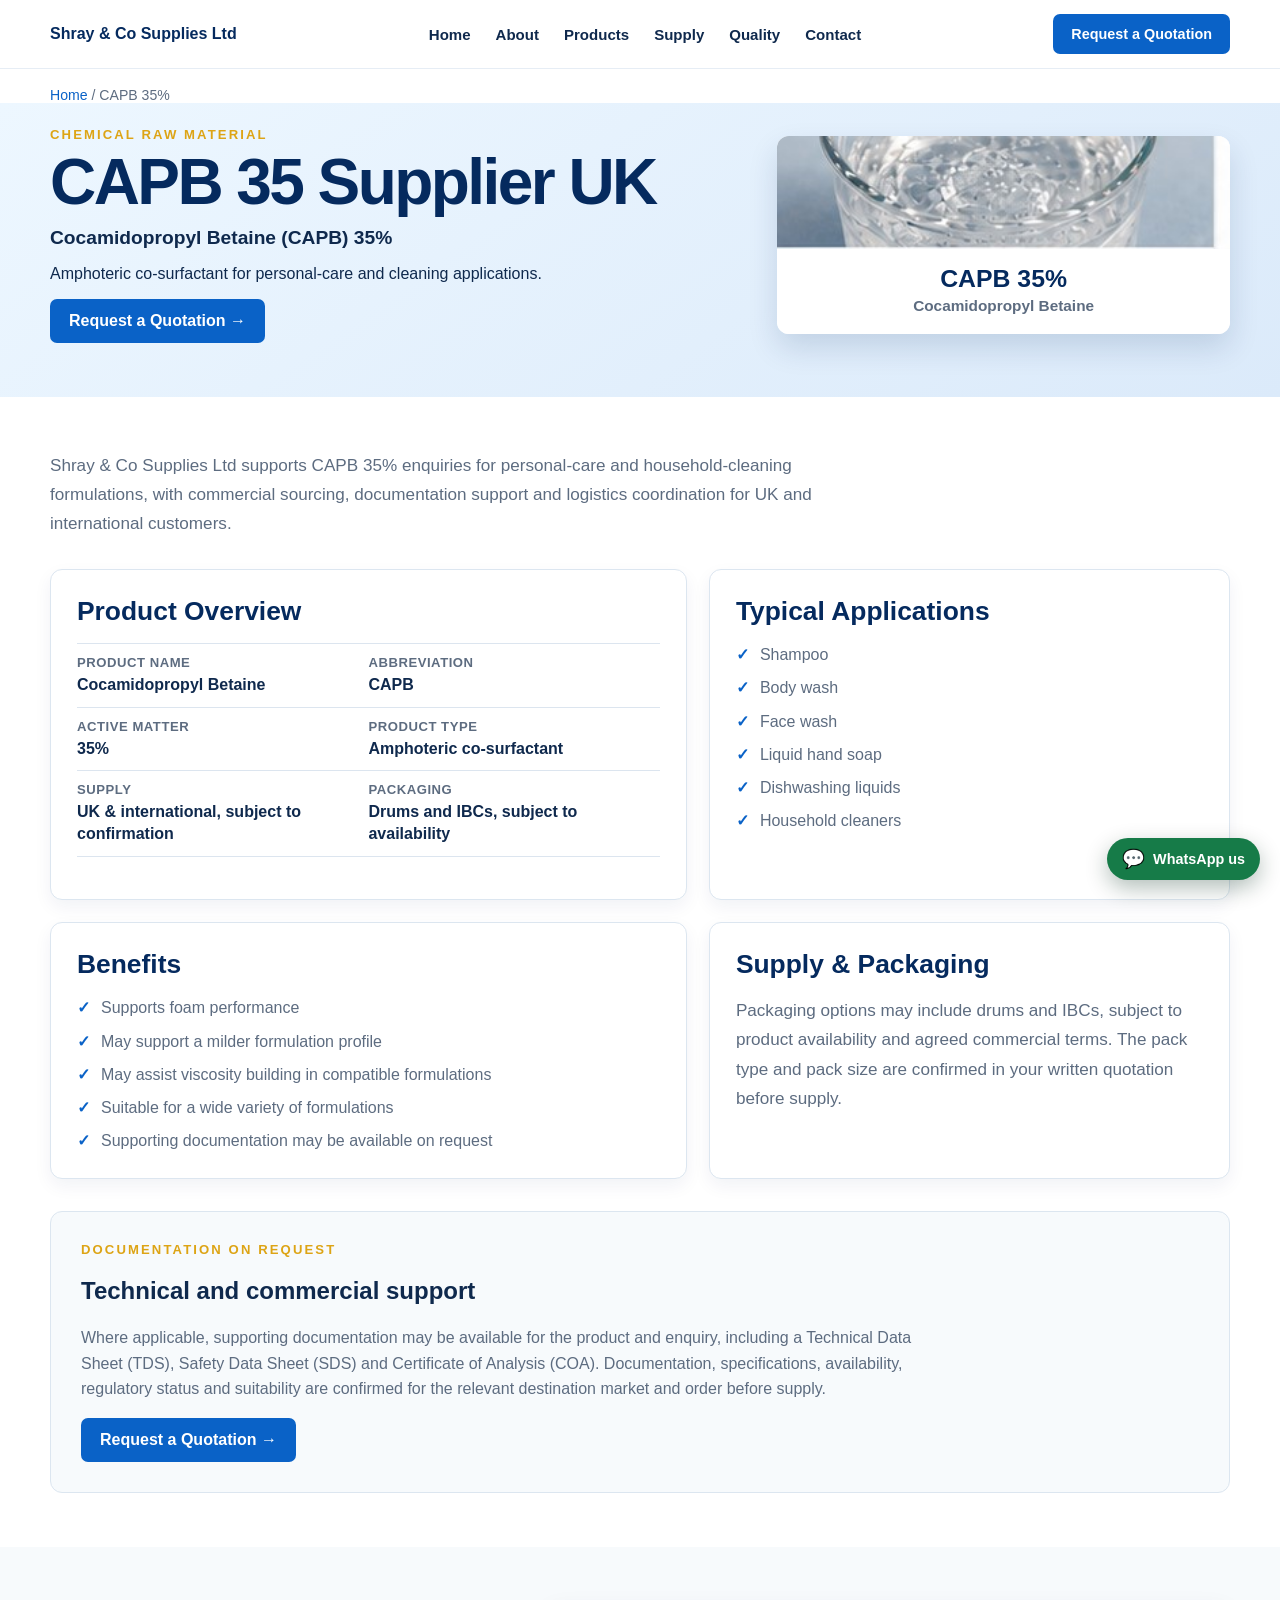
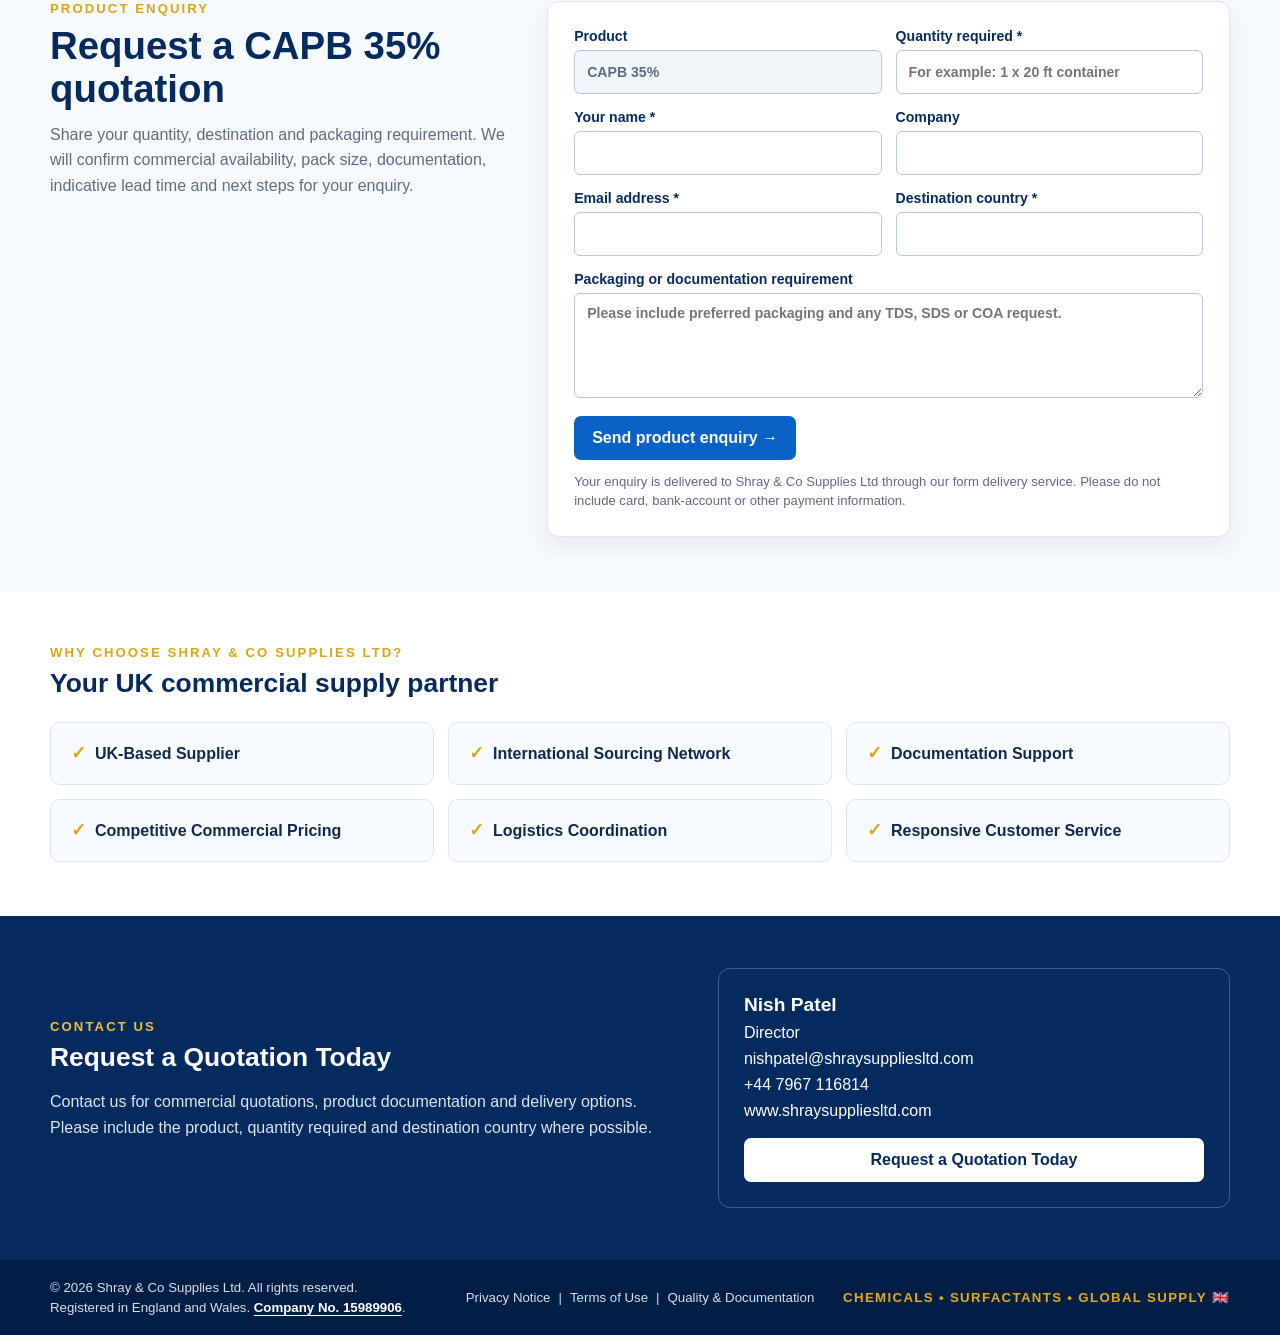
==== commit c7204f19: "Connect website quotation forms to direct delivery" ====
--- a/capb-35/index.html
+++ b/capb-35/index.html
@@ -25,8 +25,8 @@
   }
 }
 </script>
-<link rel="stylesheet" href="../styles.css?v=20260905-product-image-labels">
-<script src="../script.js?v=20260905-mobile-fix" defer></script>
+<link rel="stylesheet" href="../styles.css?v=20260905-enquiry-form">
+<script src="../script.js?v=20260905-enquiry-form" defer></script>
 </head>
 <body>
 <a class="skip-link" href="#main-content">Skip to main content</a>
@@ -108,7 +108,11 @@
         <h2 id="product-enquiry-heading">Request a CAPB 35% quotation</h2>
         <p>Share your quantity, destination and packaging requirement. We will confirm commercial availability, pack size, documentation, indicative lead time and next steps for your enquiry.</p>
       </div>
-      <form class="enquiry-form product-form" data-mailto-form data-form-subject="CAPB 35% quotation request">
+      <form class="enquiry-form product-form" action="https://formsubmit.co/nishpatel@shraysuppliesltd.com" method="POST" data-formsubmit-form>
+        <input type="hidden" name="_subject" value="CAPB 35% quotation request — Shray &amp; Co Supplies Ltd">
+        <input type="hidden" name="_next" value="https://shraysuppliesltd.com/thanks.html">
+        <input type="hidden" name="_autoresponse" value="Thank you for contacting Shray &amp; Co Supplies Ltd. We have received your quotation enquiry and aim to acknowledge it within one working day. A detailed quotation may require product, documentation and destination-market checks.">
+
         <div class="form-row">
           <label><span>Product</span><input name="product" value="CAPB 35%" readonly></label>
           <label><span>Quantity required *</span><input name="quantity" placeholder="For example: 1 x 20 ft container" required></label>
@@ -118,12 +122,12 @@
           <label><span>Company</span><input name="company" autocomplete="organization"></label>
         </div>
         <div class="form-row">
-          <label><span>Email address *</span><input name="email" type="email" autocomplete="email" required></label>
+          <label><span>Email address *</span><input name="_replyto" type="email" autocomplete="email" required></label>
           <label><span>Destination country *</span><input name="destination" required></label>
         </div>
         <label><span>Packaging or documentation requirement</span><textarea name="message" rows="3" placeholder="Please include preferred packaging and any TDS, SDS or COA request."></textarea></label>
-        <button class="form-submit" type="submit">Prepare product enquiry email <span aria-hidden="true">→</span></button>
-        <p class="form-note">Selecting this button opens your email app with the enquiry completed. Please press Send to submit it.</p>
+        <button class="form-submit" type="submit">Send product enquiry <span aria-hidden="true">→</span></button>
+        <p class="form-note">Your enquiry is delivered to Shray &amp; Co Supplies Ltd through our form delivery service. Please do not include card, bank-account or other payment information.</p>
       </form>
     </div>
   </section>
--- a/styles.css
+++ b/styles.css
@@ -326,3 +326,21 @@
   .product-hero-image-frame{aspect-ratio:4 / 1}
   .product-image-caption{padding:15px 16px 17px}
 }
+
+
+/* Direct enquiry confirmation */
+.form-note a{color:var(--blue);font-weight:800;text-underline-offset:3px}
+.thank-you-section{min-height:60vh;display:grid;align-items:center;padding:82px 0;background:linear-gradient(180deg,#eef6ff 0%,#fff 100%)}
+.thank-you-card{max-width:760px;padding:46px;background:#fff;border:1px solid #dce6f0;border-radius:14px;box-shadow:0 14px 32px rgba(5,42,94,.1);text-align:center}
+.thank-you-card .section-kicker{margin-bottom:14px}
+.thank-you-card h1{margin:0 0 16px;color:var(--navy);font-size:clamp(2rem,4vw,3.2rem);line-height:1.08}
+.thank-you-card p{max-width:620px;margin:0 auto;color:var(--muted);font-size:1.04rem;line-height:1.7}
+.thank-you-card .thank-you-detail{margin-top:12px;font-size:.94rem}
+.thank-you-actions{display:flex;justify-content:center;gap:12px;flex-wrap:wrap;margin-top:26px}
+.thank-you-actions .btn{min-width:174px}
+@media(max-width:620px){
+  .thank-you-section{min-height:54vh;padding:50px 0}
+  .thank-you-card{padding:32px 22px}
+  .thank-you-actions{display:grid;grid-template-columns:1fr}
+  .thank-you-actions .btn{width:100%}
+}
